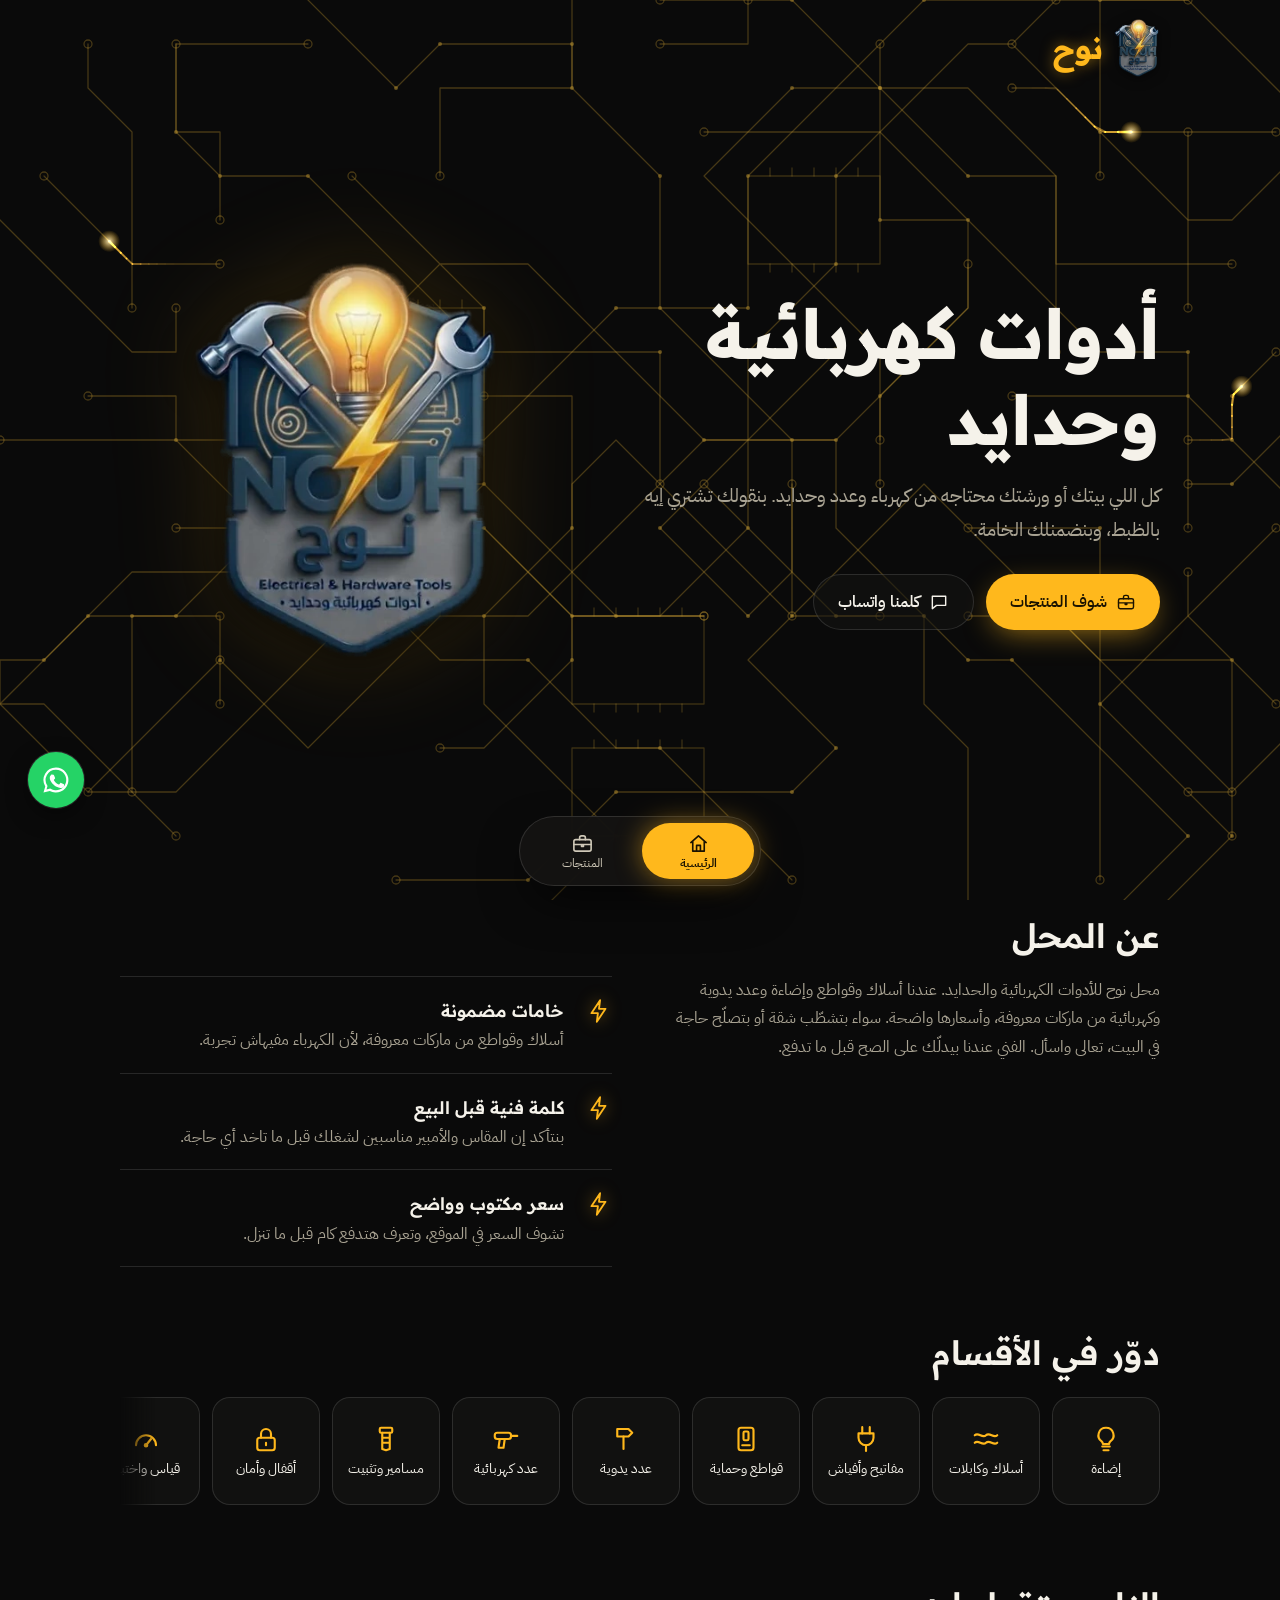
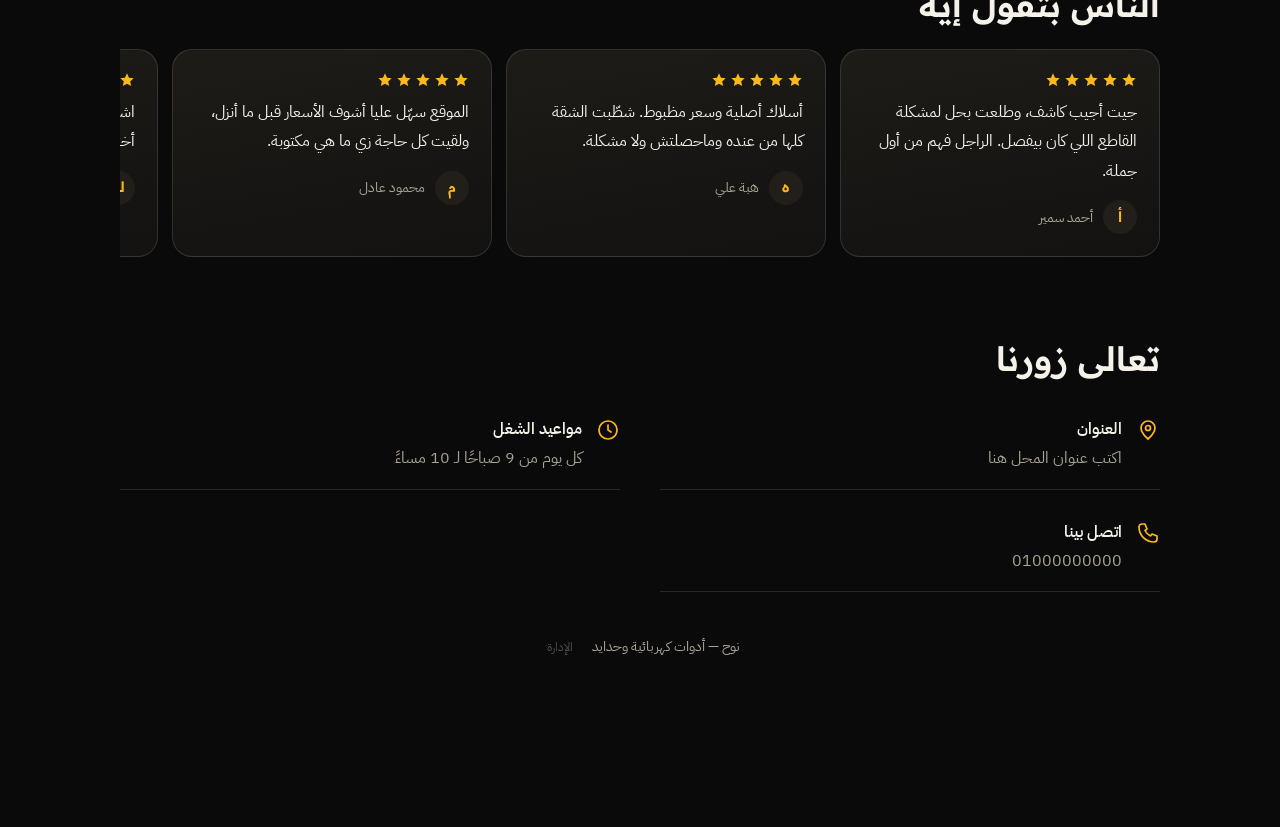
==== index.html @ def2ce3f "Discreet admin link in footer" ====
<!DOCTYPE html>
<html lang="ar" dir="rtl">
<head>
<meta charset="utf-8">
<meta name="viewport" content="width=device-width, initial-scale=1, viewport-fit=cover">
<meta name="theme-color" content="#0a0a0a">
<title>نوح — أدوات كهربائية وحدايد</title>
<meta name="description" content="نوح: أدوات كهربائية وحدايد. أسلاك وقواطع وإضاءة وعدد يدوية وكهربائية بأسعار واضحة. شوف المنتجات واسأل على واتساب.">
<link rel="canonical" href="https://noah-shop.pages.dev/">
<meta property="og:type" content="website">
<meta property="og:locale" content="ar_EG">
<meta property="og:site_name" content="نوح">
<meta property="og:title" content="نوح — أدوات كهربائية وحدايد">
<meta property="og:description" content="أسلاك وقواطع وإضاءة وعدد يدوية وكهربائية بأسعار واضحة. اسأل على واتساب.">
<meta property="og:url" content="https://noah-shop.pages.dev/">
<meta property="og:image:width" content="1200">
<meta property="og:image:height" content="630">
<meta property="og:image" content="https://noah-shop.pages.dev/assets/og-image.png">
<meta name="twitter:card" content="summary_large_image">
<link rel="manifest" href="manifest.webmanifest">
<link rel="apple-touch-icon" href="assets/icon-180.png">
<link rel="icon" href="data:image/svg+xml,%3Csvg xmlns='http://www.w3.org/2000/svg' viewBox='0 0 32 32'%3E%3Crect width='32' height='32' rx='8' fill='%230a0a0a'/%3E%3Cpath d='M18 3 8 18h7l-2 11 11-16h-7z' fill='%23ffb81c'/%3E%3C/svg%3E">
<link rel="preconnect" href="https://fonts.googleapis.com">
<link rel="preconnect" href="https://fonts.gstatic.com" crossorigin>
<link href="https://fonts.googleapis.com/css2?family=IBM+Plex+Sans+Arabic:wght@400;500;600&family=Readex+Pro:wght@400;600;700&display=swap" rel="stylesheet">
<link rel="stylesheet" href="assets/style.css">
</head>
<body>
<noscript><div style="position:relative;z-index:5;padding:28px 20px;text-align:center;font-family:Tahoma,sans-serif;line-height:2;background:#151413;color:#f5f2ea">
<h1>نوح — أدوات كهربائية وحدايد</h1>
<p>الموقع محتاج تفعيل JavaScript عشان يعرض المنتجات. فعّله من إعدادات المتصفح، أو كلمنا مباشرة وهنرد عليك.</p>
<p><a style="color:#ffb81c" href="https://wa.me/201000000000">واتساب</a> · <a style="color:#ffb81c" href="tel:01000000000">01000000000</a> <!-- ✏️ غيّر الرقمين هنا زي assets/config.js --></p>
</div></noscript>
<canvas id="bg" aria-hidden="true"></canvas>

<main>
<!-- ===================== الرئيسية ===================== -->
<section class="view active" id="view-home" aria-label="الرئيسية">
  <header class="topbar">
    <a class="brand" href="#home" data-go="home" aria-label="نوح للأدوات الكهربائية والحدايد">
      <img id="logoMain" src="assets/logo.webp" alt="شعار نوح">
      <span class="brand-name">نوح</span>
    </a>
  </header>

  <div class="hero">
    <div class="hero-text">
      <h1 class="hero-title">أدوات كهربائية وحدايد</h1>
      <p class="lead">كل اللي بيتك أو ورشتك محتاجه من كهرباء وعدد وحدايد. بنقولك تشتري إيه بالظبط، وبنضمنلك الخامة.</p>
      <div class="cta-row">
        <button class="btn primary" data-go="products"><svg class="i" viewBox="0 0 24 24" data-icon="toolbox"></svg>شوف المنتجات</button>
        <a class="btn ghost" id="waHero" target="_blank" rel="noopener"><svg class="i" viewBox="0 0 24 24" data-icon="chat"></svg>كلمنا واتساب</a>
      </div>
    </div>
    <img class="hero-logo" data-logo alt="" aria-hidden="true">
  </div>

  <div class="sec" id="about">
    <h2>عن المحل</h2>
    <div class="about">
      <p><!-- ✏️ عدّل النص ده بكلام صاحبك --> محل نوح للأدوات الكهربائية والحدايد. عندنا أسلاك وقواطع وإضاءة وعدد يدوية وكهربائية من ماركات معروفة، وأسعارها واضحة. سواء بتشطّب شقة أو بتصلّح حاجة في البيت، تعالى واسأل. الفني عندنا بيدلّك على الصح قبل ما تدفع.</p>
      <ul class="why">
        <li><svg class="i" viewBox="0 0 24 24" data-icon="bolt"></svg><div><b>خامات مضمونة</b><span>أسلاك وقواطع من ماركات معروفة، لأن الكهرباء مفيهاش تجربة.</span></div></li>
        <li><svg class="i" viewBox="0 0 24 24" data-icon="bolt"></svg><div><b>كلمة فنية قبل البيع</b><span>بنتأكد إن المقاس والأمبير مناسبين لشغلك قبل ما تاخد أي حاجة.</span></div></li>
        <li><svg class="i" viewBox="0 0 24 24" data-icon="bolt"></svg><div><b>سعر مكتوب وواضح</b><span>تشوف السعر في الموقع، وتعرف هتدفع كام قبل ما تنزل.</span></div></li>
      </ul>
    </div>
  </div>

  <div class="sec">
    <h2>دوّر في الأقسام</h2>
    <div class="tiles" id="homeTiles"></div>
  </div>

  <div class="sec">
    <h2>الناس بتقول إيه</h2>
    <!-- ✏️ آراء تجريبية: استبدلها بآراء عملاء حقيقيين -->
    <div class="reviews">
      <article class="rev"><div class="stars" data-stars></div><p>جيت أجيب كاشف، وطلعت بحل لمشكلة القاطع اللي كان بيفصل. الراجل فهم من أول جملة.</p><footer><i>أ</i>أحمد سمير</footer></article>
      <article class="rev"><div class="stars" data-stars></div><p>أسلاك أصلية وسعر مظبوط. شطّبت الشقة كلها من عنده وماحصلتش ولا مشكلة.</p><footer><i>ه</i>هبة علي</footer></article>
      <article class="rev"><div class="stars" data-stars></div><p>الموقع سهّل عليا أشوف الأسعار قبل ما أنزل، ولقيت كل حاجة زي ما هي مكتوبة.</p><footer><i>م</i>محمود عادل</footer></article>
      <article class="rev"><div class="stars" data-stars></div><p>اشتريت دريل وطقم مفكات، واتشرحلي إزاي أختار المقاس الصح للحفر.</p><footer><i>ك</i>كريم حسن</footer></article>
    </div>
  </div>

  <div class="sec" id="contact">
    <h2>تعالى زورنا</h2>
    <div class="contact">
      <div class="crow"><svg class="i" viewBox="0 0 24 24" data-icon="pin"></svg><div><b>العنوان</b><span id="cAddr"></span></div></div>
      <div class="crow"><svg class="i" viewBox="0 0 24 24" data-icon="clock"></svg><div><b>مواعيد الشغل</b><span id="cHours"></span></div></div>
      <div class="crow"><svg class="i" viewBox="0 0 24 24" data-icon="phone"></svg><div><b>اتصل بينا</b><a id="cPhone"></a></div></div>
    </div>
    <footer class="foot">نوح — أدوات كهربائية وحدايد <a class="adm" href="/admin/" rel="nofollow">الإدارة</a></footer>
  </div>
</section>

<!-- ===================== المنتجات ===================== -->
<section class="view" id="view-products" aria-label="المنتجات">
  <div class="p-top">
    <div class="p-head"><h1 class="sr">المنتجات</h1><a class="brand mini" href="#home" data-go="home" aria-label="نوح، الرئيسية"><img data-logo alt="شعار نوح"><span class="brand-name">نوح</span></a><span id="count" aria-live="polite"></span></div>
    <div class="search" id="searchBox">
      <svg class="i" viewBox="0 0 24 24" data-icon="search"></svg>
      <input id="q" type="search" autocomplete="off" autocapitalize="off" spellcheck="false" enterkeyhint="search" aria-label="ابحث في المنتجات" placeholder="">
      <button class="ibtn" id="mic" hidden aria-label="بحث بالصوت"><svg class="i" viewBox="0 0 24 24" data-icon="mic"></svg></button>
      <button class="ibtn" id="clearQ" hidden aria-label="مسح البحث"><svg class="i" viewBox="0 0 24 24" data-icon="x"></svg></button>
      <button class="ibtn" id="filterBtn" aria-label="فلاتر" aria-expanded="false"><svg class="i" viewBox="0 0 24 24" data-icon="sliders"></svg><span class="badge" id="fBadge" hidden>0</span></button>
      <div class="sugg" id="sugg" hidden></div>
    </div>
    <div class="smart" id="smart" hidden></div>
    <div class="panel" id="panel" hidden>
      <div><h3>السعر (ج.م)</h3>
        <div class="prow"><input class="num" id="pMin" aria-label="السعر من" type="number" inputmode="numeric" min="0" placeholder="من"><input class="num" id="pMax" aria-label="السعر إلى" type="number" inputmode="numeric" min="0" placeholder="إلى"></div>
        <div class="wrap" style="margin-top:10px" id="presets"></div></div>
      <div><h3>الماركة</h3><div class="wrap" id="brands"></div></div>
      <label class="switch"><input type="checkbox" id="stockOnly"><i></i><span>المتوفر فقط</span></label>
      <div><h3>الترتيب</h3><select class="sel" id="sort" aria-label="ترتيب المنتجات"><option value="rel">الأنسب</option><option value="asc">الأرخص أولًا</option><option value="desc">الأغلى أولًا</option><option value="disc">أكبر خصم</option></select></div>
      <button class="clear" id="resetAll">مسح كل الفلاتر</button>
    </div>
    <div class="cats" id="cats" role="group" aria-label="الأقسام"></div>
  </div>
  <p class="notice" id="notice" hidden></p>
  <div class="grid" id="grid"></div>
  <nav class="pager" id="pager" aria-label="صفحات المنتجات" hidden></nav>
</section>
</main>

<a class="wa-fab" id="waFab" target="_blank" rel="noopener" aria-label="كلمنا على واتساب"><svg viewBox="0 0 24 24" aria-hidden="true"><path d="M12 2a10 10 0 0 0-8.600 15.100L2 22l5-1.300A10 10 0 1 0 12 2zm0 1.800a8.200 8.200 0 1 1-4.300 15.200l-.3-.2-3 .8.8-2.900-.2-.3A8.200 8.200 0 0 1 12 3.800zM8.700 7.600c-.2 0-.5.100-.7.400-.3.300-1 1-1 2.400s1 2.700 1.100 2.900c.1.200 2 3.100 4.900 4.300 2.400 1 2.900.8 3.400.7.500-.1 1.700-.7 1.900-1.400.2-.7.200-1.200.2-1.400-.1-.1-.3-.2-.6-.3l-1.800-.9c-.2-.1-.4-.1-.6.100l-.8 1c-.1.200-.3.200-.6.100-.3-.1-1.200-.4-2.200-1.400-.8-.7-1.400-1.600-1.500-1.900-.2-.3 0-.4.100-.6l.4-.5.3-.4c.1-.2.100-.3 0-.5l-.8-2c-.2-.5-.4-.5-.6-.5z"/></svg></a>
<nav class="dock" id="dock" aria-label="التنقل الرئيسي">
  <span class="pill" id="pill"></span>
  <button class="on" data-go="home" aria-label="الرئيسية"><svg class="i" viewBox="0 0 24 24" data-icon="home"></svg><span>الرئيسية</span></button>
  <button data-go="products" aria-label="المنتجات"><svg class="i" viewBox="0 0 24 24" data-icon="toolbox"></svg><span>المنتجات</span></button>
</nav>

<div class="scrim" id="scrim" hidden></div>

<!-- =============== 1) البيانات + منطق البحث الذكي (من غير DOM) =============== -->


<!-- =============== 2) الواجهة والحركة =============== -->
<script src="assets/config.js"></script>
<script src="assets/products.seed.js"></script>
<script src="assets/search.js"></script>
<script src="assets/background.js"></script>
<script src="assets/app.js"></script>
</body>
</html>
---- assets/style.css ----
:root{
  --ink:#0a0a0a;      /* الخلفية */
  --deep:#151413;
  --slate:#221f1a;
  --steel:#8a6a22;    /* خطوط الدوائر */
  --mist:#cfc8b8;
  --bulb:#ffb81c;     /* لون اللمبة */
  --spark:#ffe27a;
  --text:#f5f2ea;
  --muted:#a9a393;
  --ok:#58d68d;
  --bad:#ff7a6b;
  --line:rgba(255,255,255,.12);
  --display:'Readex Pro','IBM Plex Sans Arabic',Tahoma,sans-serif;
  --body:'IBM Plex Sans Arabic','Segoe UI',Tahoma,sans-serif;
}
*{box-sizing:border-box;margin:0;padding:0}
[hidden]{display:none!important}
html{-webkit-text-size-adjust:100%;scroll-behavior:auto}
body{font-family:var(--body);background:var(--ink);color:var(--text);line-height:1.8;font-size:16px;min-height:100vh;overflow-x:hidden}
button,input,select{font:inherit;color:inherit}
button{cursor:pointer;background:none;border:0}
a{color:inherit;text-decoration:none}
:focus-visible{outline:2px solid var(--bulb);outline-offset:3px;border-radius:8px}
svg.i{width:1.25em;height:1.25em;flex:none;fill:none;stroke:currentColor;stroke-width:1.7;stroke-linecap:round;stroke-linejoin:round}

#bg{position:fixed;inset:0;width:100%;height:100%;z-index:0;pointer-events:none}
main{position:relative;z-index:1}
.view{display:none;max-width:1080px;margin:0 auto;padding:0 20px 150px}
.view.active{display:block;animation:fade .3s ease both}
@keyframes fade{from{opacity:0}to{opacity:1}}

/* ---------- أزرار ---------- */
.btn{display:inline-flex;align-items:center;gap:.55em;padding:.8em 1.5em;border-radius:999px;font-weight:600;font-size:1rem;transition:transform .15s, background .2s, box-shadow .2s;white-space:nowrap}
.btn.primary{background:var(--bulb);color:#1a1200;box-shadow:0 8px 30px -8px rgba(255,184,28,.65)}
.btn.primary:hover{background:var(--spark)}
.btn.ghost{border:1px solid var(--line);background:rgba(21,20,19,.55);backdrop-filter:blur(6px)}
.btn.ghost:hover{border-color:var(--bulb);color:var(--spark)}
.btn:active{transform:scale(.97)}

/* ---------- الرئيسية: الهيرو ---------- */
.hero{min-height:calc(100svh - 120px);display:grid;align-content:center;padding:24px 0 40px}
.hero-text{text-align:start;max-width:640px}
.hero-title{font-family:var(--display);font-weight:700;font-size:clamp(2.3rem,9.5vw,4.2rem);line-height:1.25;animation:switchB 1.4s steps(1,end) both}
.topbar{display:flex;align-items:center;padding-top:18px}
.brand{display:inline-flex;align-items:center;gap:10px;-webkit-tap-highlight-color:transparent}
.brand img{height:60px;width:auto;display:block;filter:drop-shadow(0 2px 6px rgba(0,0,0,.55))}
.brand.mini img{height:44px}
.brand.mini .brand-name{font-size:1.45rem}
.sr{position:absolute;width:1px;height:1px;overflow:hidden;clip:rect(0 0 0 0);white-space:nowrap}
.brand-name{font-family:var(--display);font-weight:700;font-size:1.9rem;line-height:1;color:var(--bulb);text-shadow:0 0 14px rgba(255,184,28,.5);animation:switchB 1.4s steps(1,end) both}
.lead{max-width:34em;margin:16px 0 26px;color:var(--muted);font-size:1.05rem}
.cta-row{display:flex;gap:12px;justify-content:flex-start;flex-wrap:wrap}
@keyframes switchOn{0%{opacity:.1}20%{opacity:1}30%{opacity:.15}36%{opacity:.9}42%{opacity:.25}50%{opacity:1}100%{opacity:1}}
@keyframes switchB{0%{filter:brightness(.28)}20%{filter:brightness(1.1)}30%{filter:brightness(.3)}36%{filter:brightness(1)}42%{filter:brightness(.4)}50%{filter:brightness(1.05)}100%{filter:brightness(1)}}

/* ---------- أقسام الرئيسية ---------- */
.sec{padding:56px 0 8px}
.sec h2{font-family:var(--display);font-weight:600;font-size:clamp(1.6rem,5vw,2.1rem);line-height:1.3;margin-bottom:18px}
.about{display:grid;gap:28px}
.about p{color:var(--muted);max-width:36em}
.why{list-style:none;border-top:1px solid var(--line)}
.why li{display:grid;grid-template-columns:34px 1fr;gap:14px;padding:18px 0;border-bottom:1px solid var(--line)}
.why svg{width:26px;height:26px;color:var(--bulb);margin-top:3px;filter:drop-shadow(0 0 8px rgba(255,184,28,.5))}
.why b{display:block;font-family:var(--display);font-weight:600;font-size:1.08rem}
.why span{color:var(--muted);font-size:.97rem}

.tiles{display:flex;gap:12px;overflow-x:auto;padding:4px 2px 14px;scroll-snap-type:x proximity;scrollbar-width:none}
.tiles::-webkit-scrollbar{display:none}
.tile-btn{flex:none;width:108px;height:108px;scroll-snap-align:start;border:1px solid var(--line);border-radius:18px;background:rgba(21,20,19,.7);backdrop-filter:blur(4px);display:grid;place-items:center;align-content:center;gap:6px;padding:8px;text-align:center;font-size:.86rem;line-height:1.35;transition:border-color .2s,transform .15s,color .2s}
.tile-btn svg{width:30px;height:30px;color:var(--bulb)}
.tile-btn:hover{border-color:var(--bulb);color:var(--spark)}
.tile-btn:active{transform:scale(.96)}

.reviews{display:flex;gap:14px;overflow-x:auto;scroll-snap-type:x mandatory;padding:4px 2px 16px;scrollbar-width:none}
.reviews::-webkit-scrollbar{display:none}
.rev{flex:none;width:min(82vw,320px);scroll-snap-align:start;border-radius:20px;padding:22px;background:linear-gradient(170deg,rgba(34,31,26,.85),rgba(21,20,19,.85));border:1px solid var(--line)}
.stars{display:flex;gap:3px;color:var(--bulb);margin-bottom:10px}
.stars svg{width:16px;height:16px;fill:currentColor}
.rev p{font-size:1rem;line-height:1.85}
.rev footer{margin-top:14px;color:var(--muted);font-size:.9rem;display:flex;align-items:center;gap:10px}
.rev footer i{width:34px;height:34px;border-radius:50%;background:var(--slate);display:grid;place-items:center;font-style:normal;color:var(--bulb);font-family:var(--display);font-weight:600}

.contact{display:grid;gap:12px;margin-top:6px}
.crow{display:flex;gap:14px;align-items:flex-start;padding:16px 0;border-bottom:1px solid var(--line)}
.crow svg{color:var(--bulb);width:24px;height:24px;margin-top:3px}
.crow b{display:block;font-weight:600}
.crow span{color:var(--muted)}
footer.foot{padding:36px 0 0;color:var(--muted);font-size:.88rem;text-align:center}

/* ---------- المنتجات ---------- */
.p-top{position:sticky;top:0;z-index:30;margin:0 -20px;padding:14px 20px 10px;background:rgba(10,10,10,.84);backdrop-filter:blur(14px);-webkit-backdrop-filter:blur(14px);border-bottom:1px solid var(--line)}
.p-head{display:flex;align-items:baseline;justify-content:space-between;gap:12px;margin-bottom:10px}
.p-head h1{font-family:var(--display);font-weight:700;font-size:1.5rem}
#count{color:var(--muted);font-size:.92rem}
.search{position:relative;display:flex;align-items:center;gap:6px;height:52px;padding:0 14px;border-radius:16px;background:var(--deep);border:1px solid var(--line);transition:border-color .2s,box-shadow .2s}
.search:focus-within{border-color:var(--bulb);box-shadow:0 0 0 4px rgba(255,184,28,.14)}
.search>svg{color:var(--mist)}
.search input{flex:1;min-width:0;height:100%;background:none;border:0;outline:0;font-size:1rem}
.search input::placeholder{color:#7d786c}
.search input::-webkit-search-cancel-button{display:none}
.ibtn{width:38px;height:38px;border-radius:12px;display:grid;place-items:center;color:var(--mist);position:relative;transition:background .2s,color .2s}
.ibtn:hover{background:rgba(255,255,255,.06);color:var(--text)}
.ibtn.rec{color:#fff;background:var(--bad);animation:pulse 1s infinite}
.ibtn.on{color:var(--bulb)}
.badge{position:absolute;top:2px;inset-inline-start:2px;min-width:17px;height:17px;border-radius:9px;background:var(--bulb);color:#1a1200;font-size:.7rem;font-weight:700;display:grid;place-items:center;padding:0 4px;line-height:1}
@keyframes pulse{50%{box-shadow:0 0 0 6px rgba(255,122,107,.25)}}
.sugg{position:absolute;top:calc(100% + 8px);inset-inline:0;background:#1a1816;border:1px solid var(--line);border-radius:16px;box-shadow:0 24px 60px -10px rgba(0,0,0,.7);padding:8px;max-height:60vh;overflow:auto;z-index:40}
.sg-h{color:var(--muted);font-size:.85rem;padding:6px 8px}
.sg-chips{display:flex;flex-wrap:wrap;gap:8px;padding:4px 6px 8px}
.chip{display:inline-flex;align-items:center;gap:6px;padding:.38em .95em;border-radius:999px;border:1px solid var(--line);background:rgba(255,255,255,.03);font-size:.92rem;transition:border-color .2s,background .2s,color .2s;white-space:nowrap}
.chip:hover{border-color:var(--bulb)}
.chip.on{background:var(--bulb);border-color:var(--bulb);color:#1a1200;font-weight:600}
.chip svg{width:1.1em;height:1.1em}
.chip small{opacity:.65;font-size:.8em}
.chip.dim{opacity:.4}
.sg-item{display:flex;align-items:center;gap:12px;width:100%;padding:10px;border-radius:12px;text-align:start}
.sg-item:hover,.sg-item:focus-visible{background:rgba(255,255,255,.06)}
.sg-item svg{width:26px;height:26px;color:var(--bulb)}
.sg-item div{flex:1;min-width:0}
.sg-item b{display:block;font-weight:500;font-size:.97rem;line-height:1.5}
.sg-item small{color:var(--muted)}
.sg-item em{font-style:normal;font-weight:600;color:var(--spark);white-space:nowrap}
mark{background:rgba(255,184,28,.28);color:var(--spark);border-radius:4px;padding:0 2px}

.smart{display:flex;flex-wrap:wrap;gap:8px;align-items:center;margin-top:10px;font-size:.88rem;color:var(--muted)}
.smart .chip{background:rgba(255,184,28,.1);border-color:rgba(255,184,28,.4);color:var(--spark)}
.panel{margin-top:10px;padding:14px;border:1px solid var(--line);border-radius:16px;background:rgba(21,20,19,.9);display:grid;gap:16px;max-height:55vh;overflow:auto}
.panel h3{font-size:.92rem;font-weight:600;color:var(--mist);margin-bottom:8px}
.prow{display:flex;gap:10px;align-items:center;flex-wrap:wrap}
.num{width:110px;height:42px;border-radius:12px;background:var(--ink);border:1px solid var(--line);padding:0 12px;outline:0}
.num:focus{border-color:var(--bulb)}
.wrap{display:flex;flex-wrap:wrap;gap:8px}
.switch{display:flex;align-items:center;gap:12px;cursor:pointer;user-select:none}
.switch input{position:absolute;opacity:0}
.switch i{width:46px;height:26px;border-radius:13px;background:var(--ink);border:1px solid var(--line);position:relative;transition:background .2s;flex:none}
.switch i::after{content:"";position:absolute;top:3px;inset-inline-start:3px;width:18px;height:18px;border-radius:50%;background:var(--mist);transition:transform .2s,background .2s}
.switch input:checked+i{background:rgba(255,184,28,.25);border-color:var(--bulb)}
.switch input:checked+i::after{background:var(--bulb);transform:translateX(-20px)}
.switch input:focus-visible+i{outline:2px solid var(--bulb);outline-offset:3px}
select.sel{height:42px;border-radius:12px;background:var(--ink);border:1px solid var(--line);padding:0 12px;outline:0;min-width:160px}
.clear{color:var(--spark);font-size:.92rem;justify-self:start;text-decoration:underline;text-underline-offset:4px}

.cats{display:flex;gap:8px;overflow-x:auto;padding:12px 0 2px;scrollbar-width:none}
.cats::-webkit-scrollbar{display:none}
.notice{margin:16px 0 0;color:var(--muted);font-size:.95rem}
.grid{display:grid;grid-template-columns:repeat(2,1fr);gap:12px;margin-top:16px}
.card{border-radius:18px;overflow:hidden;background:rgba(21,20,19,.82);border:1px solid var(--line);text-align:start;display:flex;flex-direction:column;transition:border-color .2s,transform .18s;animation:fade .25s ease both}
.card:hover{border-color:rgba(255,184,28,.5);transform:translateY(-3px)}
.card:active{transform:scale(.98)}
.tile{position:relative;aspect-ratio:5/4;display:grid;place-items:center;background:linear-gradient(160deg,#2a2518,#14120d);overflow:hidden}
.tile::before{content:"";position:absolute;inset:0;background-image:linear-gradient(rgba(190,150,50,.18) 1px,transparent 1px),linear-gradient(90deg,rgba(190,150,50,.18) 1px,transparent 1px);background-size:20px 20px;-webkit-mask-image:radial-gradient(circle,#000 25%,transparent 72%);mask-image:radial-gradient(circle,#000 25%,transparent 72%)}
.tile svg{position:relative;width:44%;max-width:72px;height:auto;aspect-ratio:1;color:var(--bulb);stroke-width:1.4;filter:drop-shadow(0 0 12px rgba(255,184,28,.5))}
.off{position:absolute;top:10px;inset-inline-start:10px;background:var(--bulb);color:#1a1200;font-weight:700;font-size:.78rem;padding:1px 9px;border-radius:999px}
.info{padding:12px 14px 14px;display:flex;flex-direction:column;gap:4px;flex:1}
.info h3{font-size:.98rem;font-weight:500;line-height:1.55}
.meta{display:flex;gap:10px;flex-wrap:wrap;font-size:.82rem;color:var(--muted);line-height:1.4}
.meta b{color:var(--mist);font-weight:600}
.price{margin-top:auto;padding-top:8px;display:flex;align-items:baseline;gap:8px;flex-wrap:wrap}
.price strong{font-family:var(--display);font-weight:700;font-size:1.2rem}
.price strong small{font-family:var(--body);font-size:.75rem;font-weight:400;color:var(--muted);margin-inline-start:3px}
.price s{color:#857f72;font-size:.85rem}
.stock{margin-inline-start:auto;font-size:.78rem;display:inline-flex;align-items:center;gap:5px}
.stock::before{content:"";width:7px;height:7px;border-radius:50%;background:var(--ok);box-shadow:0 0 8px var(--ok)}
.stock.no{color:var(--muted)}
.stock.no::before{background:#7d786c;box-shadow:none}
.pager{display:flex;justify-content:center;align-items:center;gap:6px;margin-top:26px;flex-wrap:wrap}
.pg{min-width:42px;height:42px;padding:0 12px;border-radius:999px;border:1px solid var(--line);background:rgba(21,20,19,.8);display:inline-flex;align-items:center;justify-content:center;gap:4px;font-weight:600;transition:border-color .2s,background .2s}
.pg:hover:not(:disabled){border-color:var(--bulb)}
.pg.on{background:var(--bulb);border-color:var(--bulb);color:#1a1200}
.pg:disabled{opacity:.35;cursor:default}
.pg svg{width:1.1em;height:1.1em}
.gap{color:var(--muted);padding:0 4px}
.empty{grid-column:1/-1;text-align:center;padding:48px 12px;color:var(--muted)}
.empty svg{width:46px;height:46px;color:var(--steel);margin-bottom:10px}
.empty h3{color:var(--text);font-family:var(--display);font-weight:600;font-size:1.2rem;margin-bottom:6px}
.empty .wrap{justify-content:center;margin-top:14px}

/* ---------- نافذة تفاصيل المنتج ---------- */
.scrim{position:fixed;inset:0;z-index:80;background:rgba(5,10,18,.7);backdrop-filter:blur(4px);display:flex;align-items:flex-end;justify-content:center;animation:fade .2s}
.sheet{width:min(520px,100%);max-height:88vh;overflow:auto;background:var(--deep);border:1px solid var(--line);border-radius:26px 26px 0 0;animation:up .28s cubic-bezier(.2,.8,.2,1)}
@keyframes up{from{transform:translateY(40px);opacity:0}to{transform:none;opacity:1}}
.sheet .tile{aspect-ratio:16/9}
.sheet .tile svg{max-width:96px}
.sheet .body{padding:20px 22px 26px;display:grid;gap:10px}
.sheet h2{font-family:var(--display);font-weight:600;font-size:1.35rem;line-height:1.4}
.sheet .price strong{font-size:1.6rem}
.sheet p{color:var(--muted)}
.xbtn{position:absolute;top:12px;inset-inline-end:12px;z-index:2;background:rgba(10,10,10,.7)}
.sheet .btn{justify-content:center;margin-top:6px}
@media(min-width:620px){.scrim{align-items:center}.sheet{border-radius:26px}}

/* ---------- الشريط السفلي ---------- */
.dock{position:fixed;z-index:60;bottom:max(14px,env(safe-area-inset-bottom));left:50%;transform:translateX(-50%);display:flex;gap:4px;padding:6px;border-radius:999px;background:rgba(21,20,19,.88);backdrop-filter:blur(16px);-webkit-backdrop-filter:blur(16px);border:1px solid var(--line);box-shadow:0 20px 50px -12px rgba(0,0,0,.8)}
.dock button{position:relative;z-index:1;width:112px;height:56px;border-radius:999px;display:flex;flex-direction:column;align-items:center;justify-content:center;gap:1px;color:var(--mist);font-size:.74rem;line-height:1.2;transition:color .25s}
.dock button svg{width:23px;height:23px}
.dock button.on{color:#1a1200;font-weight:600}
.pill{position:absolute;top:6px;left:0;height:56px;border-radius:999px;background:var(--bulb);box-shadow:0 0 26px rgba(255,184,28,.5);transition:transform .35s cubic-bezier(.3,1.3,.5,1),width .3s}


@media(min-width:760px){
  .about{grid-template-columns:1fr 1fr;gap:56px;align-items:start}
  .grid{grid-template-columns:repeat(3,1fr);gap:16px}
  .contact{grid-template-columns:1fr 1fr;column-gap:40px}
}
@media(min-width:1000px){.grid{grid-template-columns:repeat(4,1fr)}}
/* ---- تحسينات: لمس 44px، تلميح السحب، واتساب عايم، هيرو ديسكتوب ---- */
.ibtn{width:44px;height:44px}
.brand{min-height:44px}
.chip{min-height:44px}
.pg{min-height:44px;min-width:44px}
.num,select.sel{min-height:44px}
.tiles,.cats{--fl:0;--fr:0;-webkit-mask-image:linear-gradient(to right,transparent 0,#000 calc(var(--fl)*36px),#000 calc(100% - var(--fr)*36px),transparent 100%);mask-image:linear-gradient(to right,transparent 0,#000 calc(var(--fl)*36px),#000 calc(100% - var(--fr)*36px),transparent 100%)}
.wa-fab{position:fixed;z-index:55;left:16px;bottom:calc(max(14px,env(safe-area-inset-bottom)) + 78px);width:56px;height:56px;border-radius:50%;display:grid;place-items:center;background:#25d366;color:#fff;box-shadow:0 8px 24px -4px rgba(0,0,0,.6),0 0 0 1px rgba(255,255,255,.15);transition:transform .15s}
.wa-fab:active{transform:scale(.94)}
.wa-fab svg{width:30px;height:30px;fill:currentColor}
.hero-logo{display:none}
@media(min-width:1000px){
  .hero{grid-template-columns:1.1fr .9fr;align-items:center;gap:40px}
  .hero-text{max-width:720px}
  .hero-title{font-size:clamp(3.6rem,5.4vw,5.2rem)}
  .lead{font-size:1.2rem}
  .hero-logo{display:block;justify-self:center;width:min(320px,26vw);height:auto;filter:drop-shadow(0 6px 18px rgba(0,0,0,.6)) drop-shadow(0 0 50px rgba(255,184,28,.18))}
  .wa-fab{left:28px}
}
@media(prefers-reduced-motion:reduce){
  *{animation:none!important;transition:none!important}
}

/* ---- صور المنتجات ---- */
.tile.has-img{padding:0;overflow:hidden;background:#111}
.tile.has-img>img{width:100%;height:100%;object-fit:cover;display:block}
.tile.has-img.big{aspect-ratio:4/3;height:auto}
.thumbs{display:flex;gap:8px;padding:10px 16px 0;overflow-x:auto}
.thumbs button{width:56px;height:56px;border-radius:10px;overflow:hidden;border:2px solid transparent;flex:none;opacity:.7}
.thumbs button.on{border-color:var(--bulb);opacity:1}
.thumbs img{width:100%;height:100%;object-fit:cover;display:block}

/* رابط الإدارة: صغير وخافت في الفوتر */
footer.foot .adm{display:inline-block;margin-inline-start:10px;padding:10px 6px;font-size:.72rem;opacity:.45;text-decoration:none;color:inherit}
footer.foot .adm:hover,footer.foot .adm:focus-visible{opacity:.9}
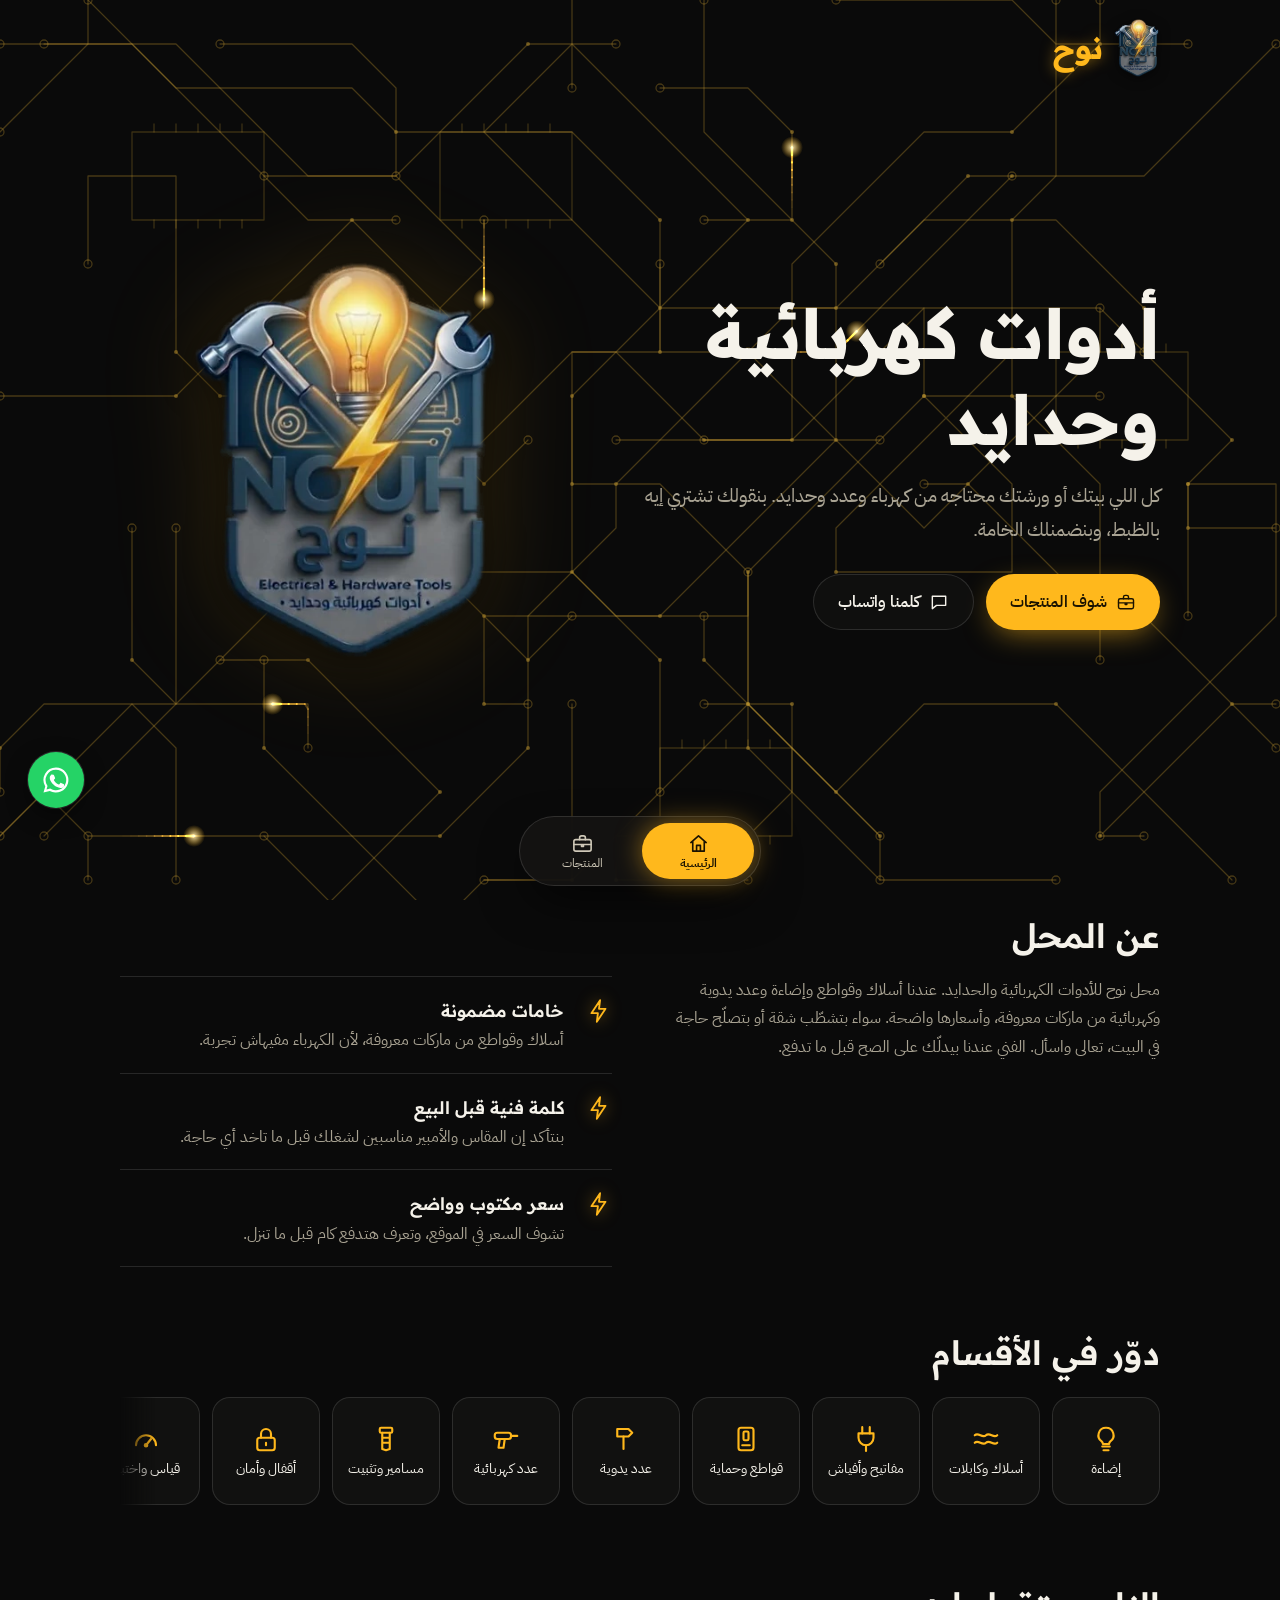
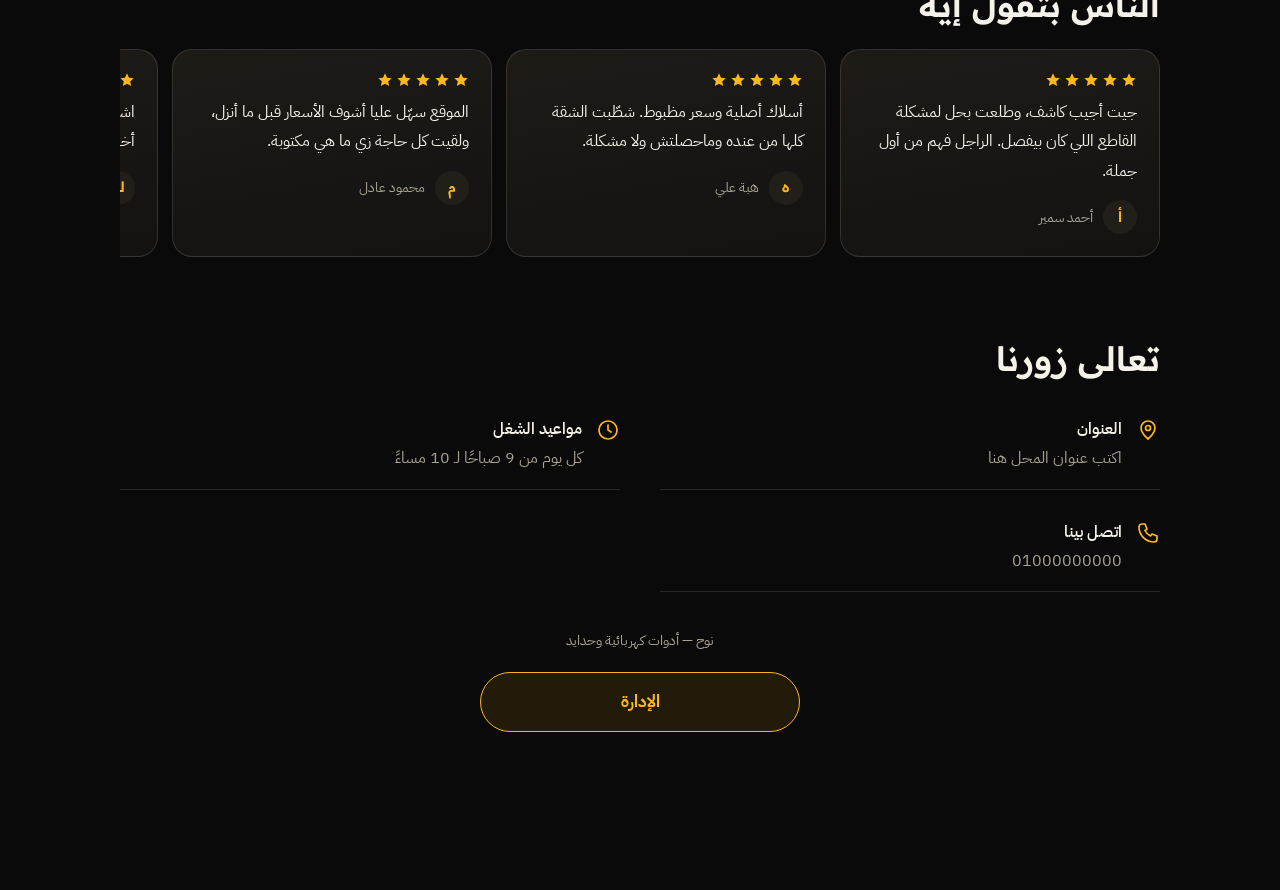
==== commit 1f1a6fa6: "Customer cart and orders (D1), admin orders tab, bigger admin button" ====
--- a/index.html
+++ b/index.html
@@ -142,5 +142,6 @@
 <script src="assets/search.js"></script>
 <script src="assets/background.js"></script>
 <script src="assets/app.js"></script>
+<script src="assets/cart.js"></script>
 </body>
 </html>
--- a/assets/style.css
+++ b/assets/style.css
@@ -237,5 +237,29 @@
 .thumbs img{width:100%;height:100%;object-fit:cover;display:block}
 
 /* رابط الإدارة: صغير وخافت في الفوتر */
-footer.foot .adm{display:inline-block;margin-inline-start:10px;padding:10px 6px;font-size:.72rem;opacity:.45;text-decoration:none;color:inherit}
-footer.foot .adm:hover,footer.foot .adm:focus-visible{opacity:.9}
+footer.foot .adm{display:flex;align-items:center;justify-content:center;width:min(100%,320px);min-height:52px;margin:18px auto 0;padding:14px 22px;font-size:1.05rem;font-weight:700;text-decoration:none;color:var(--bulb);background:rgba(255,184,28,.1);border:1.5px solid var(--bulb);border-radius:999px;touch-action:manipulation}
+footer.foot .adm:hover,footer.foot .adm:focus-visible,footer.foot .adm:active{background:var(--bulb);color:#1a1200}
+
+/* ===== السلة والطلبات ===== */
+.cart-bar{position:fixed;z-index:62;left:50%;transform:translateX(-50%);bottom:calc(max(14px,env(safe-area-inset-bottom)) + 76px);display:flex;align-items:center;gap:10px;padding:12px 20px;min-height:52px;border-radius:999px;background:var(--bulb);color:#1a1200;font-weight:600;box-shadow:0 10px 30px -8px rgba(255,184,28,.7)}
+.cart-bar[hidden]{display:none}
+.cart-bar .cb-n{background:#1a1200;color:var(--bulb);min-width:26px;height:26px;border-radius:99px;display:grid;place-items:center;font-size:.9rem}
+.add-cart{margin-top:6px}
+.c-head{display:flex;justify-content:space-between;align-items:center}
+.cl-list{list-style:none;margin:0;padding:0;display:grid;gap:10px}
+.cl{display:grid;grid-template-columns:1fr auto auto auto;gap:10px;align-items:center;padding:10px 0;border-bottom:1px solid var(--line)}
+.cl-i{display:grid;gap:2px;min-width:0}.cl-i b{font-weight:500;line-height:1.4}.cl-i small{color:var(--muted)}
+.cl em{font-style:normal;font-weight:600;min-width:52px;text-align:end}
+.qty{display:flex;align-items:center;gap:4px}
+.qty button,.cl .rm{width:40px;height:40px;border-radius:50%;border:1px solid var(--line);font-size:1.2rem;color:var(--text)}
+.qty span{min-width:24px;text-align:center}
+.cl .rm{border:0;color:var(--bad)}
+.c-total{display:flex;justify-content:space-between;align-items:center;padding:6px 0}
+.c-total strong{font-size:1.4rem;color:var(--bulb)}
+.o-form{display:grid;gap:10px}
+.o-form input,.o-form textarea{width:100%;padding:13px 14px;border-radius:14px;border:1px solid var(--line);background:var(--ink);color:var(--text);font:inherit}
+.o-form .hp{position:absolute;left:-9999px;width:1px;height:1px;opacity:0}
+.o-err{color:var(--bad)}.o-note{color:var(--muted);text-align:center}
+.ok-box{text-align:center}.ok-box h2{color:var(--ok)}
+.c-toast{position:fixed;z-index:90;left:50%;bottom:calc(max(14px,env(safe-area-inset-bottom)) + 140px);transform:translate(-50%,10px);background:var(--slate);border:1px solid var(--line);padding:10px 18px;border-radius:99px;opacity:0;pointer-events:none;transition:.2s}
+.c-toast.on{opacity:1;transform:translate(-50%,0)}
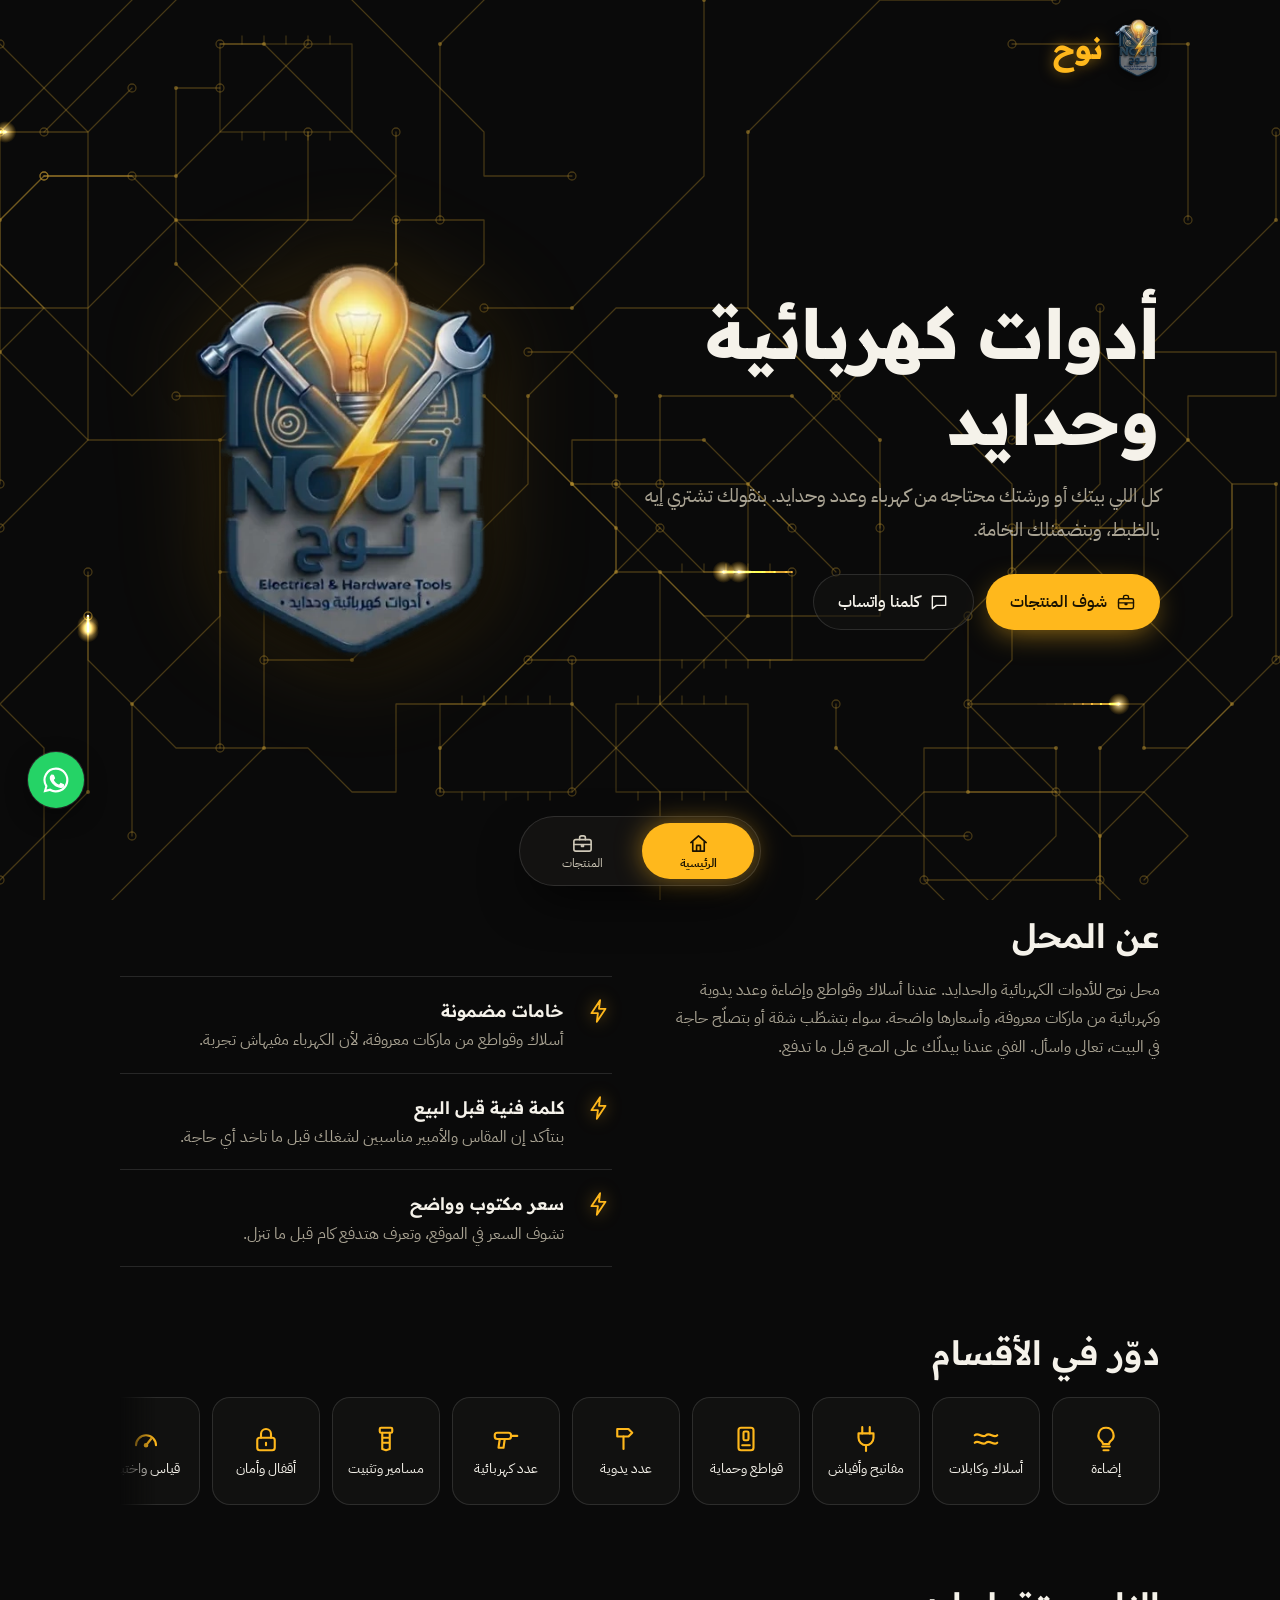
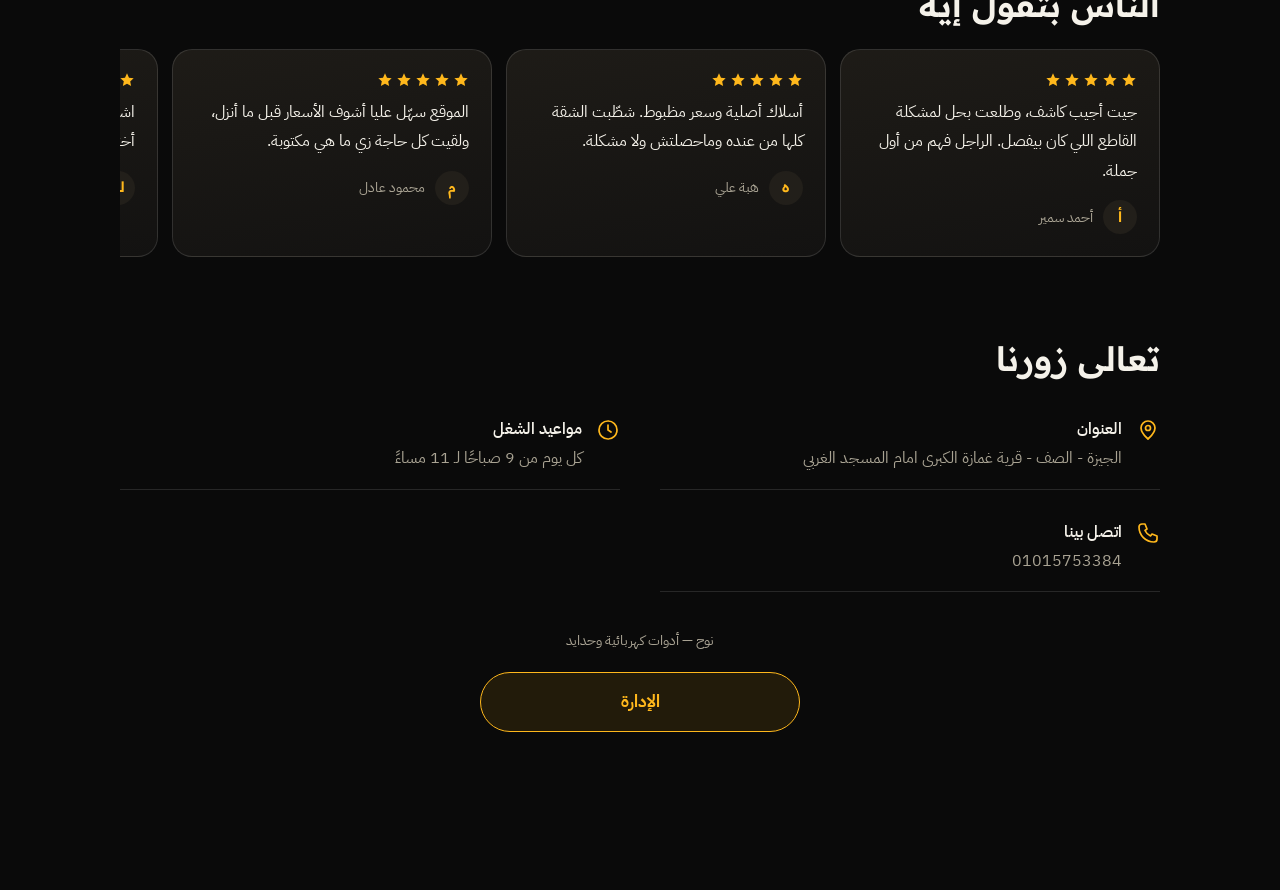
==== commit 66c29950: "Noah: real phone/WhatsApp/address/map as built-in defaults (no placeholder number before settings lo" ====
--- a/index.html
+++ b/index.html
@@ -29,7 +29,7 @@
 <noscript><div style="position:relative;z-index:5;padding:28px 20px;text-align:center;font-family:Tahoma,sans-serif;line-height:2;background:#151413;color:#f5f2ea">
 <h1>نوح — أدوات كهربائية وحدايد</h1>
 <p>الموقع محتاج تفعيل JavaScript عشان يعرض المنتجات. فعّله من إعدادات المتصفح، أو كلمنا مباشرة وهنرد عليك.</p>
-<p><a style="color:#ffb81c" href="https://wa.me/201000000000">واتساب</a> · <a style="color:#ffb81c" href="tel:01000000000">01000000000</a> <!-- ✏️ غيّر الرقمين هنا زي assets/config.js --></p>
+<p><a style="color:#ffb81c" href="https://wa.me/201119907829">واتساب</a> · <a style="color:#ffb81c" href="tel:01015753384">01015753384</a> <!-- ✏️ غيّر الرقمين هنا زي assets/config.js --></p>
 </div></noscript>
 <canvas id="bg" aria-hidden="true"></canvas>
 
--- a/assets/style.css
+++ b/assets/style.css
@@ -263,3 +263,4 @@
 .ok-box{text-align:center}.ok-box h2{color:var(--ok)}
 .c-toast{position:fixed;z-index:90;left:50%;bottom:calc(max(14px,env(safe-area-inset-bottom)) + 140px);transform:translate(-50%,10px);background:var(--slate);border:1px solid var(--line);padding:10px 18px;border-radius:99px;opacity:0;pointer-events:none;transition:.2s}
 .c-toast.on{opacity:1;transform:translate(-50%,0)}
+.o-rem{display:flex;gap:8px;align-items:center;color:var(--muted);min-height:44px}.o-rem input{width:22px;height:22px}
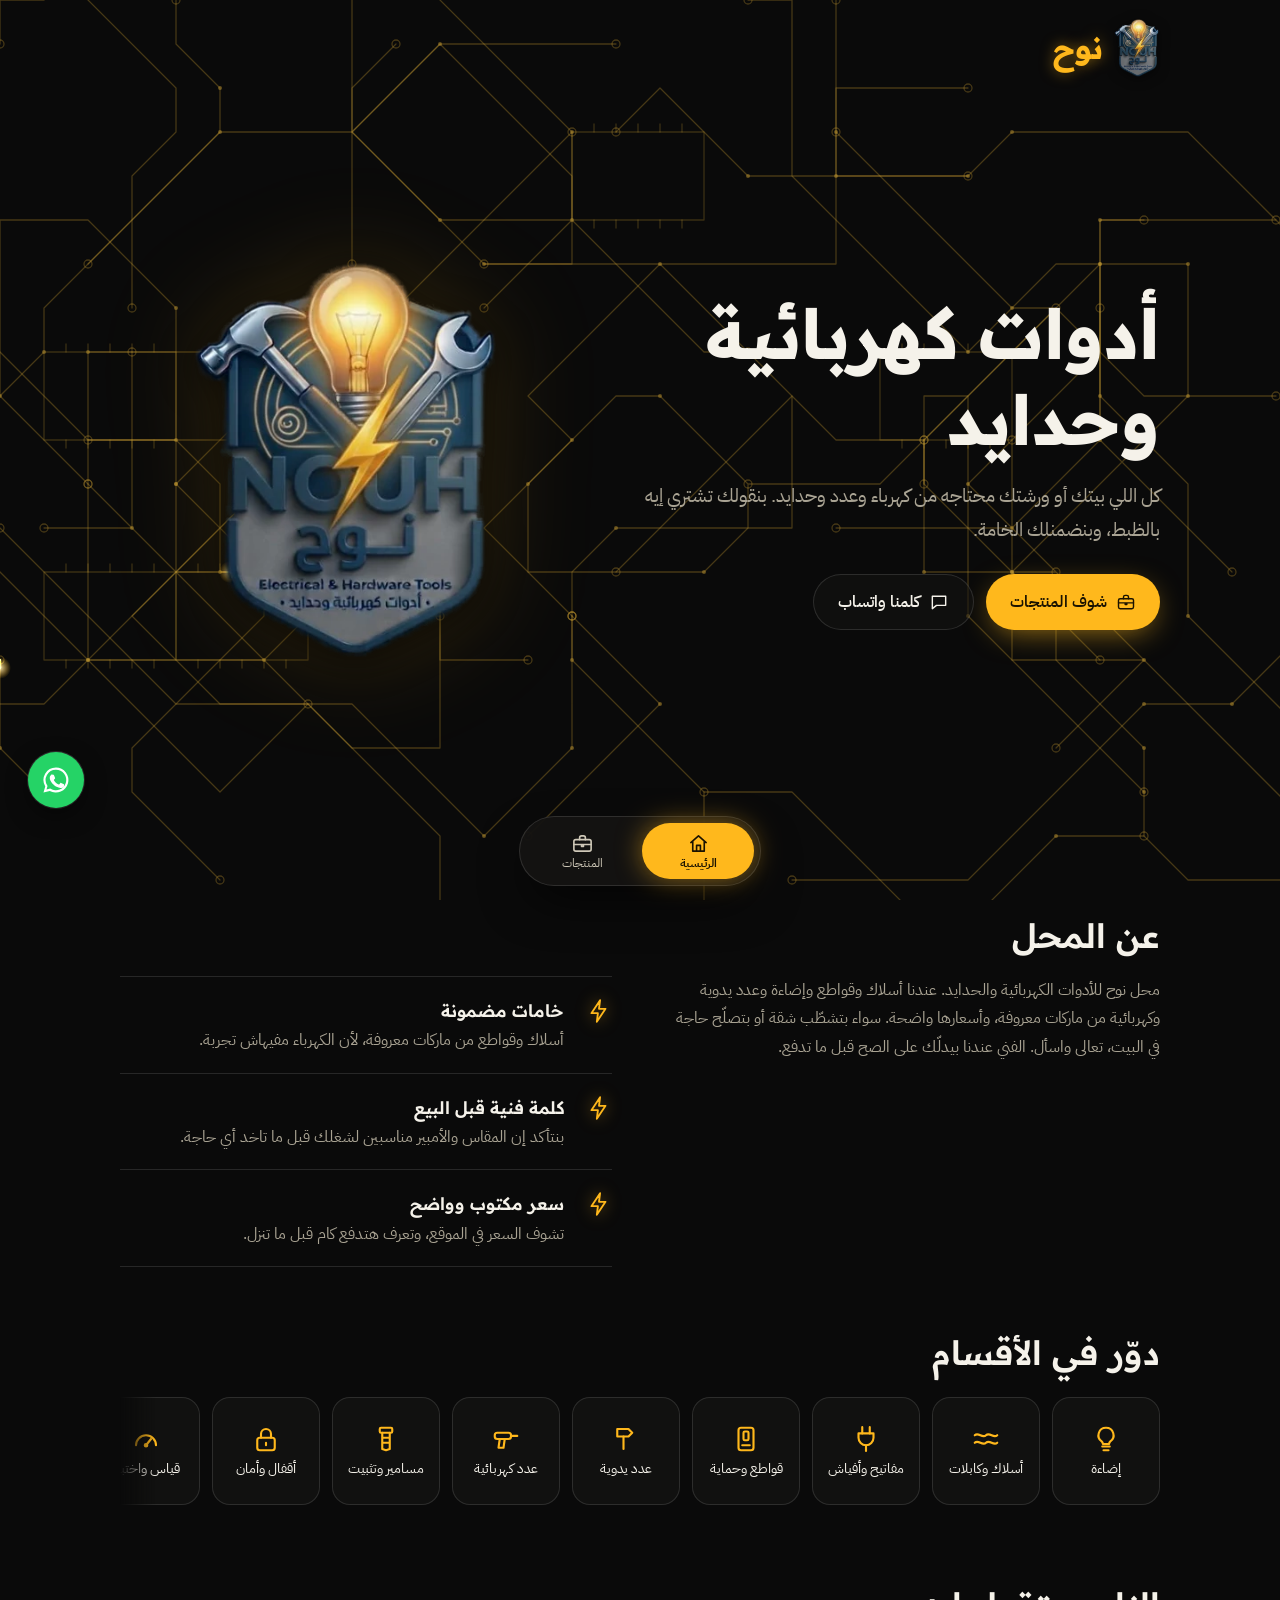
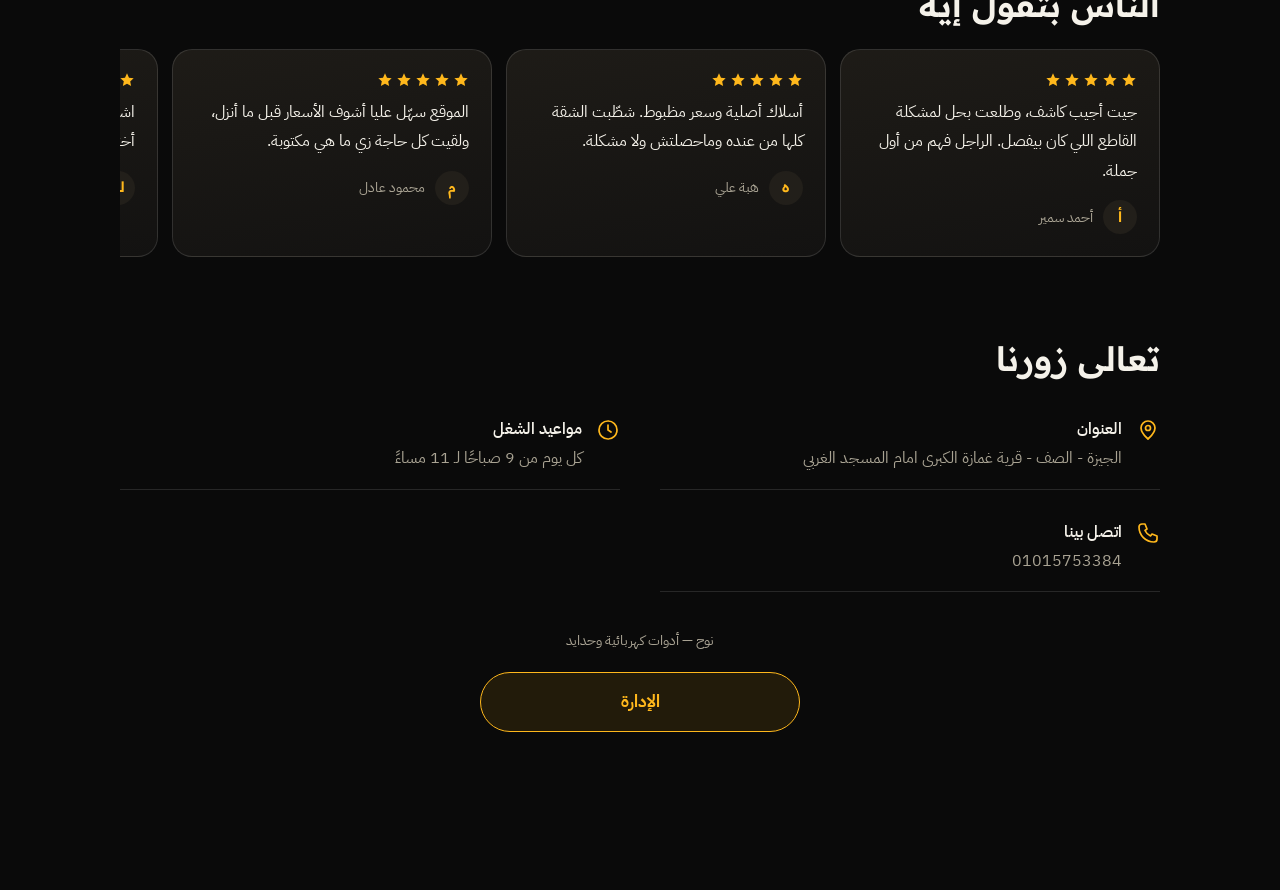
==== commit 4817dec2: "Price visibility (global + per product) and multi-product inquiry list" ====
--- a/index.html
+++ b/index.html
@@ -143,5 +143,6 @@
 <script src="assets/background.js"></script>
 <script src="assets/app.js"></script>
 <script src="assets/cart.js"></script>
+<script src="assets/inquiry.js"></script>
 </body>
 </html>
--- a/assets/style.css
+++ b/assets/style.css
@@ -264,3 +264,13 @@
 .c-toast{position:fixed;z-index:90;left:50%;bottom:calc(max(14px,env(safe-area-inset-bottom)) + 140px);transform:translate(-50%,10px);background:var(--slate);border:1px solid var(--line);padding:10px 18px;border-radius:99px;opacity:0;pointer-events:none;transition:.2s}
 .c-toast.on{opacity:1;transform:translate(-50%,0)}
 .o-rem{display:flex;gap:8px;align-items:center;color:var(--muted);min-height:44px}.o-rem input{width:22px;height:22px}
+
+/* ===== إخفاء الأسعار + قائمة الاستفسار ===== */
+.price strong.ask{font-size:.95rem;color:var(--bulb);font-weight:600}
+.sheet .price strong.ask{font-size:1.15rem}
+.inq-card{margin-top:8px;width:100%;min-height:40px;border-radius:12px;border:1px solid var(--line);background:rgba(255,184,28,.08);color:var(--bulb);font-weight:600;font-size:.85rem}
+.inq-bar{position:fixed;z-index:61;left:50%;transform:translateX(-50%);bottom:calc(max(14px,env(safe-area-inset-bottom)) + 76px);display:flex;align-items:center;gap:10px;padding:10px 18px;min-height:48px;border-radius:999px;background:var(--slate);color:var(--text);border:1px solid var(--bulb);font-weight:600;box-shadow:0 10px 30px -8px rgba(0,0,0,.7)}
+.inq-bar.above{bottom:calc(max(14px,env(safe-area-inset-bottom)) + 138px)}
+.inq-bar[hidden]{display:none}
+.inq-bar .cb-n{background:var(--bulb);color:#1a1200;min-width:26px;height:26px;border-radius:99px;display:grid;place-items:center;font-size:.9rem}
+.inq-add{border:1px solid var(--bulb);color:var(--bulb);background:transparent}
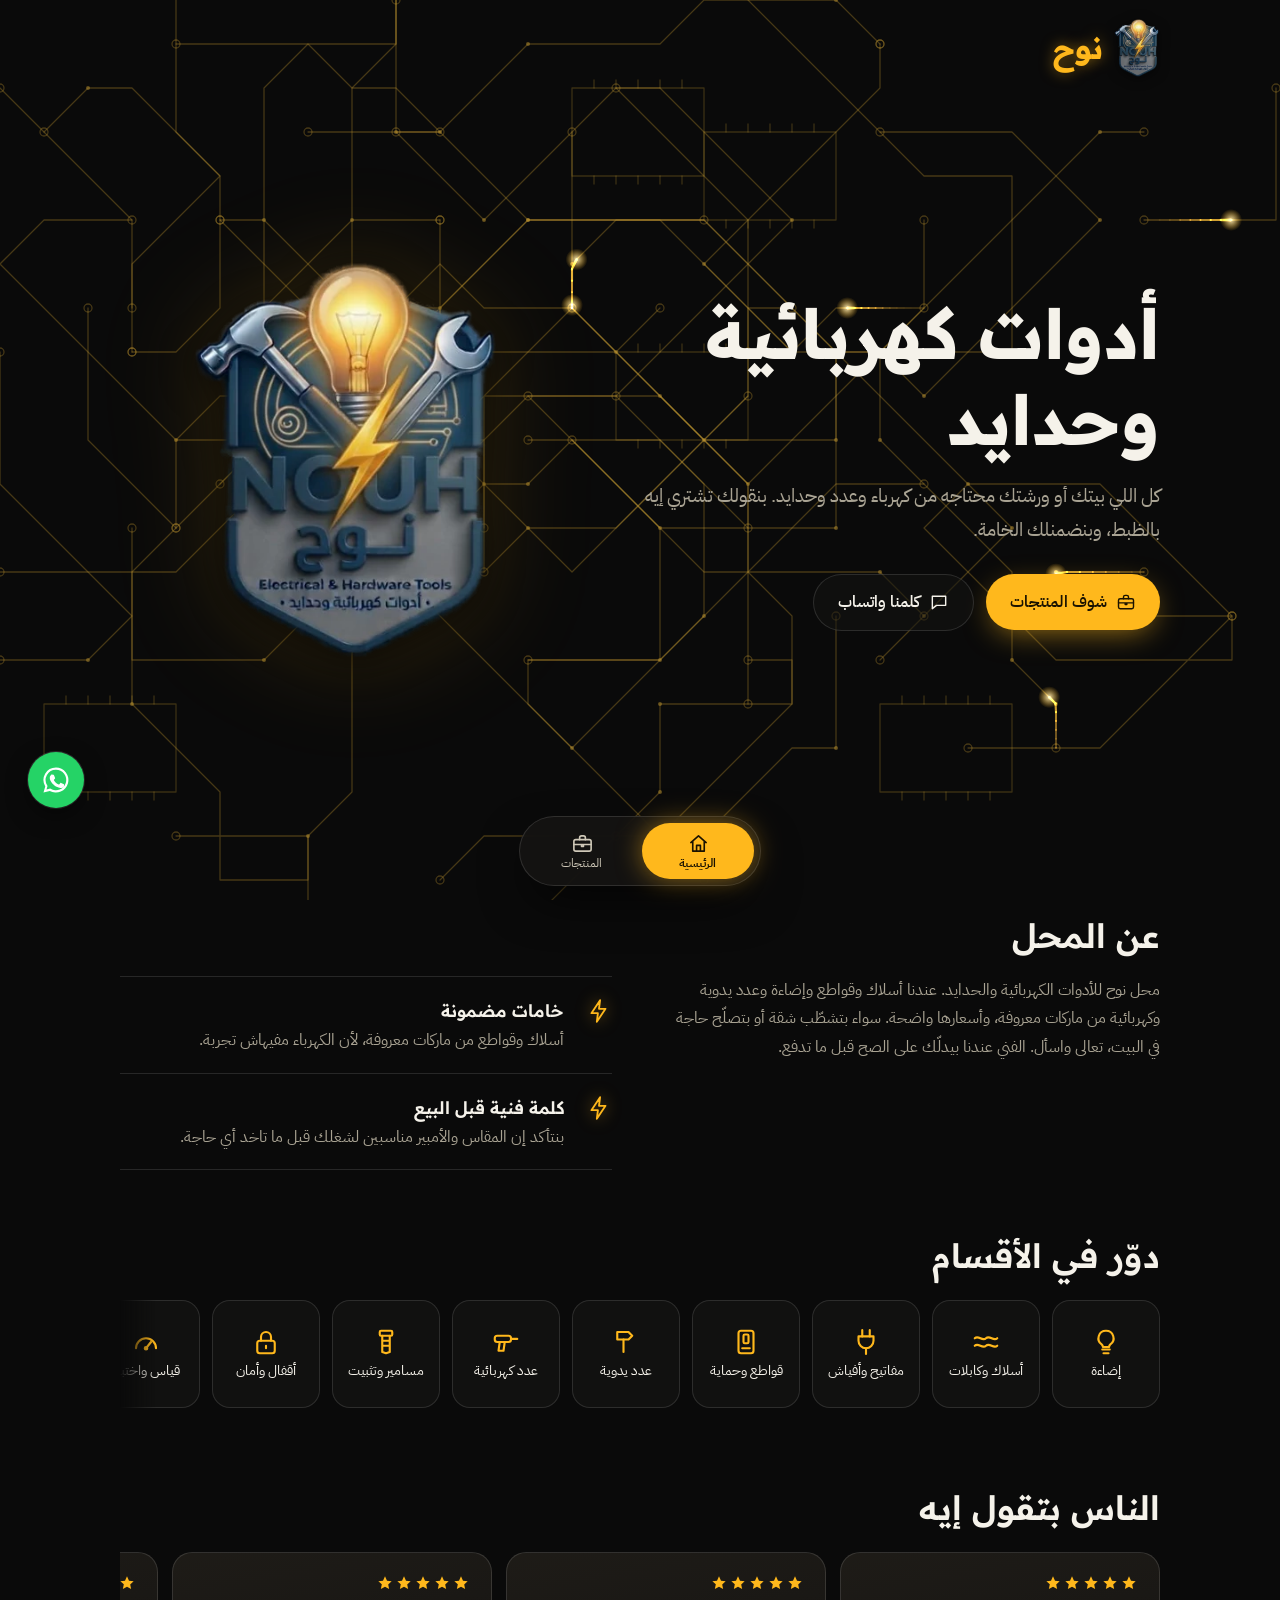
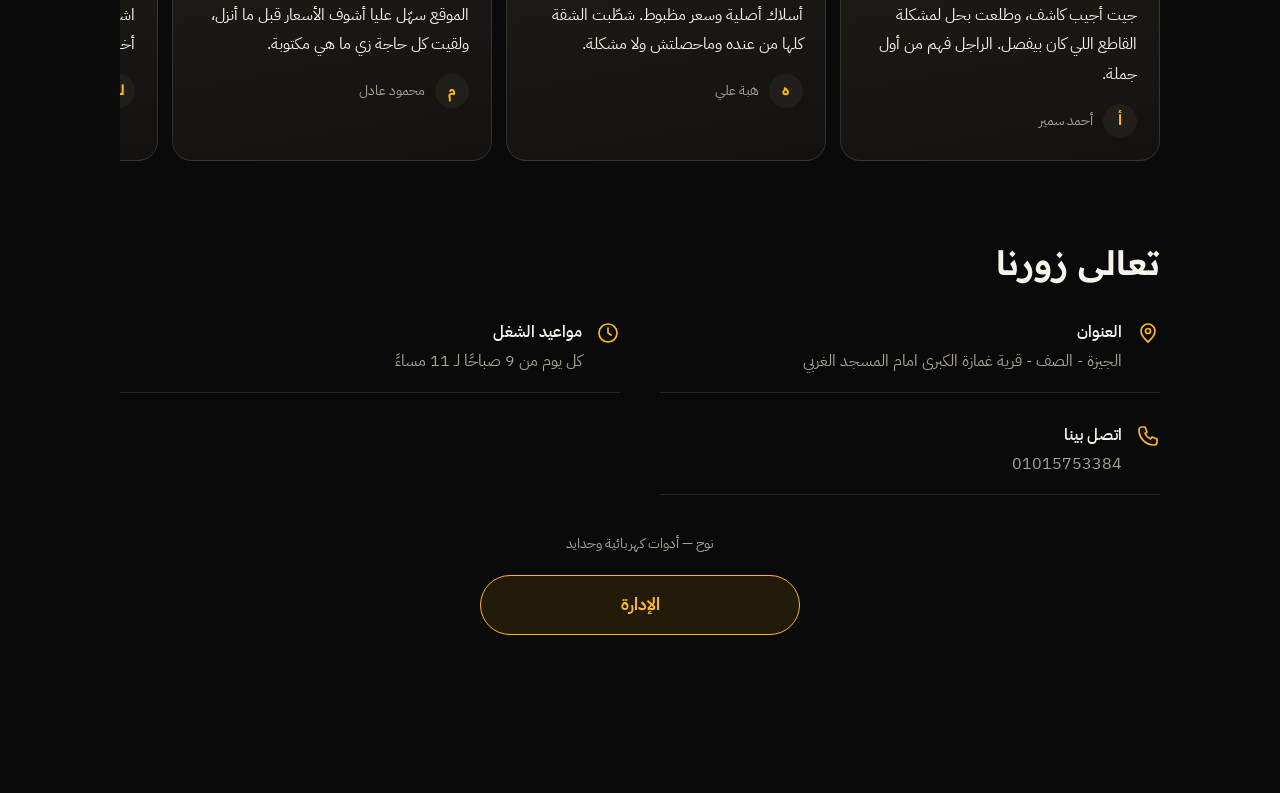
==== commit 07508282: "No prices on API failure/seed; hide home price copy when all prices hidden" ====
--- a/index.html
+++ b/index.html
@@ -62,7 +62,7 @@
       <ul class="why">
         <li><svg class="i" viewBox="0 0 24 24" data-icon="bolt"></svg><div><b>خامات مضمونة</b><span>أسلاك وقواطع من ماركات معروفة، لأن الكهرباء مفيهاش تجربة.</span></div></li>
         <li><svg class="i" viewBox="0 0 24 24" data-icon="bolt"></svg><div><b>كلمة فنية قبل البيع</b><span>بنتأكد إن المقاس والأمبير مناسبين لشغلك قبل ما تاخد أي حاجة.</span></div></li>
-        <li><svg class="i" viewBox="0 0 24 24" data-icon="bolt"></svg><div><b>سعر مكتوب وواضح</b><span>تشوف السعر في الموقع، وتعرف هتدفع كام قبل ما تنزل.</span></div></li>
+        <li id="whyPrice"><svg class="i" viewBox="0 0 24 24" data-icon="bolt"></svg><div><b>سعر مكتوب وواضح</b><span>تشوف السعر في الموقع، وتعرف هتدفع كام قبل ما تنزل.</span></div></li>
       </ul>
     </div>
   </div>
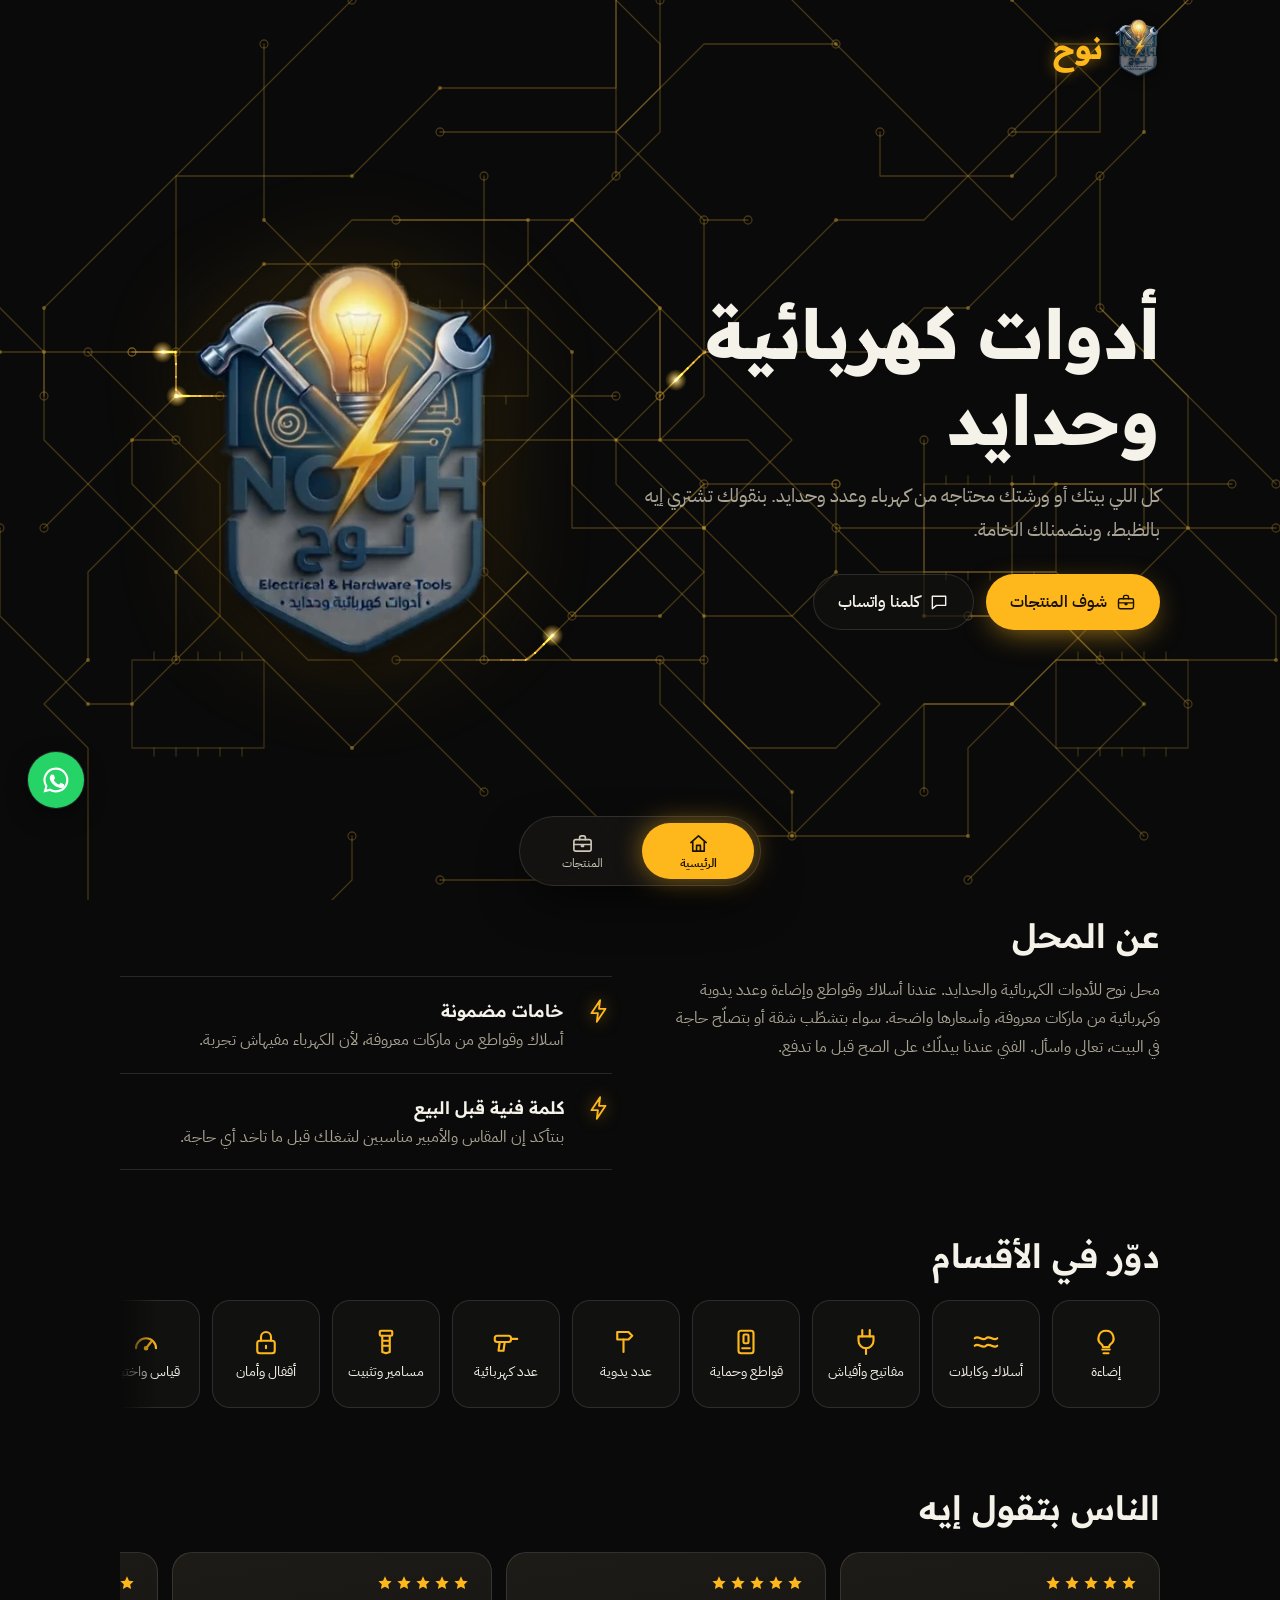
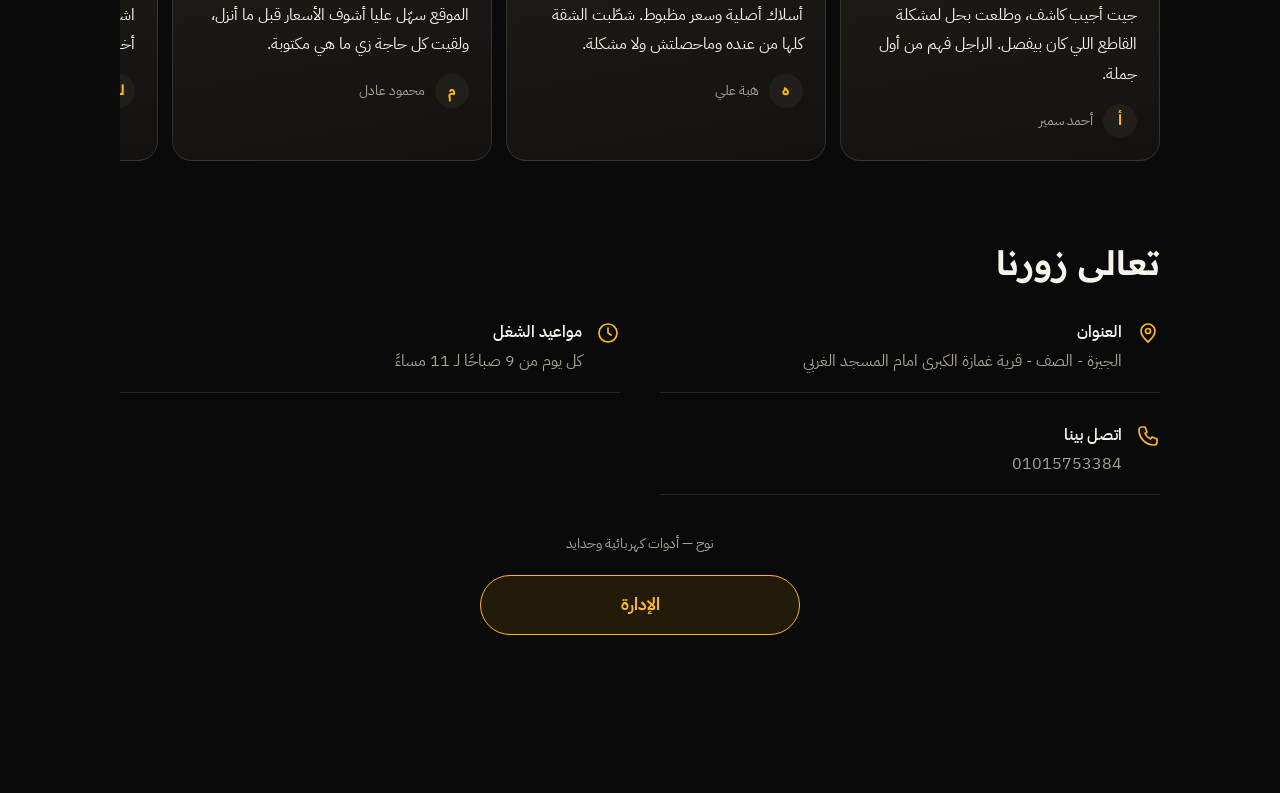
==== commit 9ba4a219: "Remove 'price written and clear' why-us item" ====
--- a/index.html
+++ b/index.html
@@ -62,7 +62,6 @@
       <ul class="why">
         <li><svg class="i" viewBox="0 0 24 24" data-icon="bolt"></svg><div><b>خامات مضمونة</b><span>أسلاك وقواطع من ماركات معروفة، لأن الكهرباء مفيهاش تجربة.</span></div></li>
         <li><svg class="i" viewBox="0 0 24 24" data-icon="bolt"></svg><div><b>كلمة فنية قبل البيع</b><span>بنتأكد إن المقاس والأمبير مناسبين لشغلك قبل ما تاخد أي حاجة.</span></div></li>
-        <li id="whyPrice"><svg class="i" viewBox="0 0 24 24" data-icon="bolt"></svg><div><b>سعر مكتوب وواضح</b><span>تشوف السعر في الموقع، وتعرف هتدفع كام قبل ما تنزل.</span></div></li>
       </ul>
     </div>
   </div>
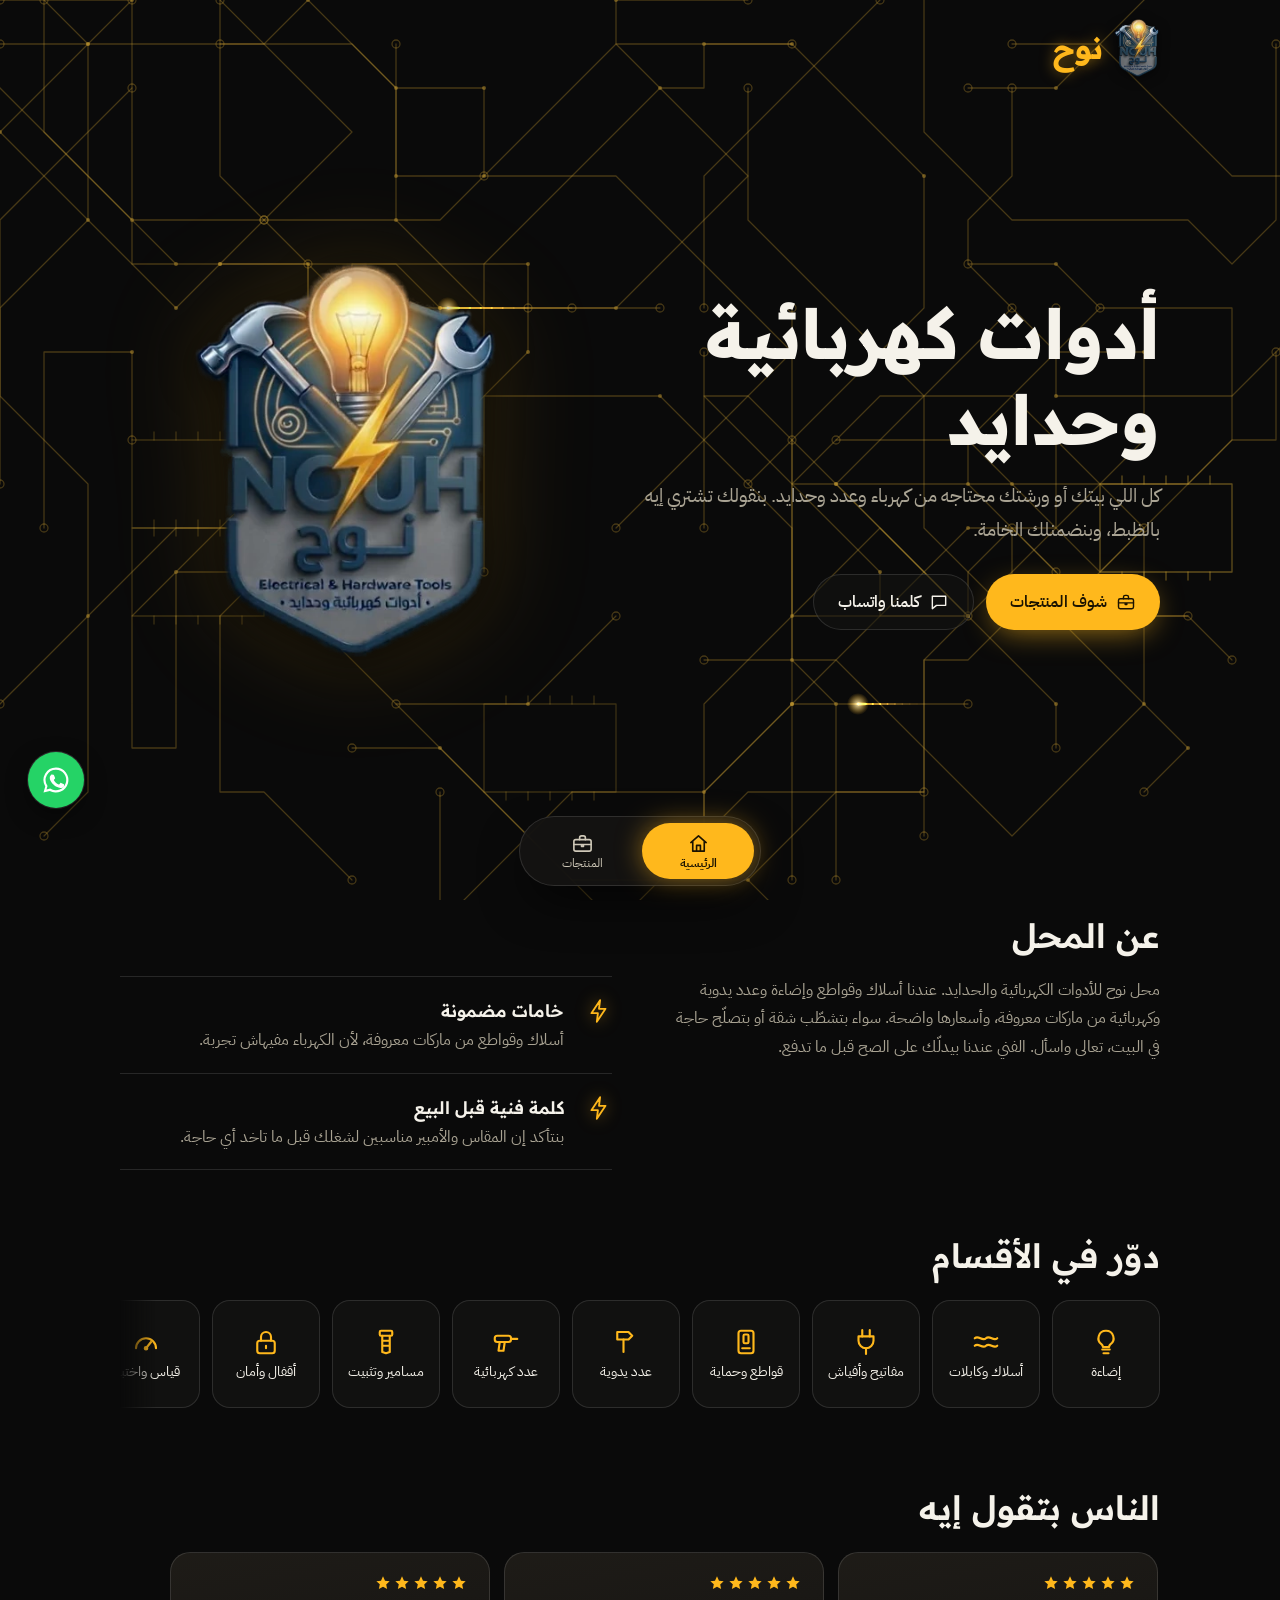
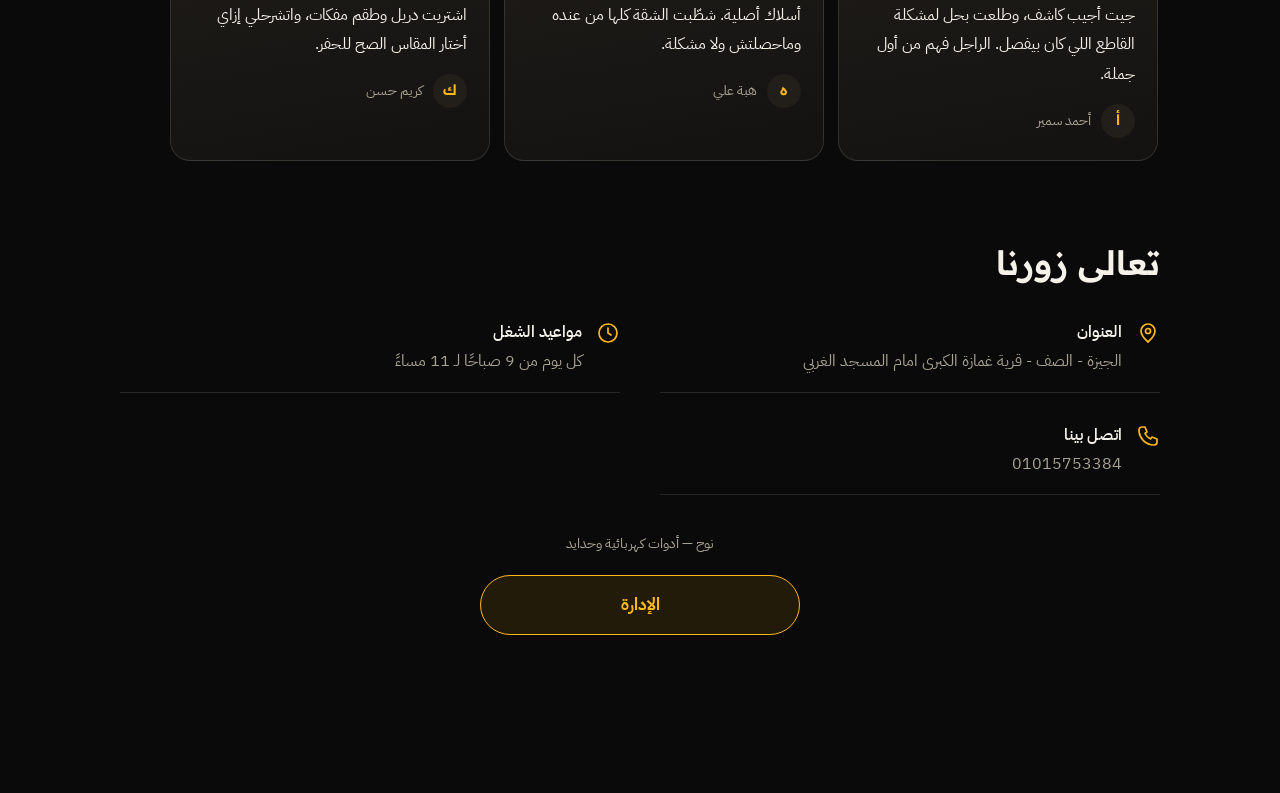
==== commit a6c3b970: "Remove customer-facing price wording; search ignores price phrases when all prices hidden" ====
--- a/index.html
+++ b/index.html
@@ -5,13 +5,13 @@
 <meta name="viewport" content="width=device-width, initial-scale=1, viewport-fit=cover">
 <meta name="theme-color" content="#0a0a0a">
 <title>نوح — أدوات كهربائية وحدايد</title>
-<meta name="description" content="نوح: أدوات كهربائية وحدايد. أسلاك وقواطع وإضاءة وعدد يدوية وكهربائية بأسعار واضحة. شوف المنتجات واسأل على واتساب.">
+<meta name="description" content="نوح: أدوات كهربائية وحدايد. أسلاك وقواطع وإضاءة وعدد يدوية وكهربائية. شوف المنتجات واسأل على واتساب.">
 <link rel="canonical" href="https://noah-shop.pages.dev/">
 <meta property="og:type" content="website">
 <meta property="og:locale" content="ar_EG">
 <meta property="og:site_name" content="نوح">
 <meta property="og:title" content="نوح — أدوات كهربائية وحدايد">
-<meta property="og:description" content="أسلاك وقواطع وإضاءة وعدد يدوية وكهربائية بأسعار واضحة. اسأل على واتساب.">
+<meta property="og:description" content="أسلاك وقواطع وإضاءة وعدد يدوية وكهربائية. اسأل على واتساب.">
 <meta property="og:url" content="https://noah-shop.pages.dev/">
 <meta property="og:image:width" content="1200">
 <meta property="og:image:height" content="630">
@@ -76,8 +76,7 @@
     <!-- ✏️ آراء تجريبية: استبدلها بآراء عملاء حقيقيين -->
     <div class="reviews">
       <article class="rev"><div class="stars" data-stars></div><p>جيت أجيب كاشف، وطلعت بحل لمشكلة القاطع اللي كان بيفصل. الراجل فهم من أول جملة.</p><footer><i>أ</i>أحمد سمير</footer></article>
-      <article class="rev"><div class="stars" data-stars></div><p>أسلاك أصلية وسعر مظبوط. شطّبت الشقة كلها من عنده وماحصلتش ولا مشكلة.</p><footer><i>ه</i>هبة علي</footer></article>
-      <article class="rev"><div class="stars" data-stars></div><p>الموقع سهّل عليا أشوف الأسعار قبل ما أنزل، ولقيت كل حاجة زي ما هي مكتوبة.</p><footer><i>م</i>محمود عادل</footer></article>
+      <article class="rev"><div class="stars" data-stars></div><p>أسلاك أصلية. شطّبت الشقة كلها من عنده وماحصلتش ولا مشكلة.</p><footer><i>ه</i>هبة علي</footer></article>
       <article class="rev"><div class="stars" data-stars></div><p>اشتريت دريل وطقم مفكات، واتشرحلي إزاي أختار المقاس الصح للحفر.</p><footer><i>ك</i>كريم حسن</footer></article>
     </div>
   </div>
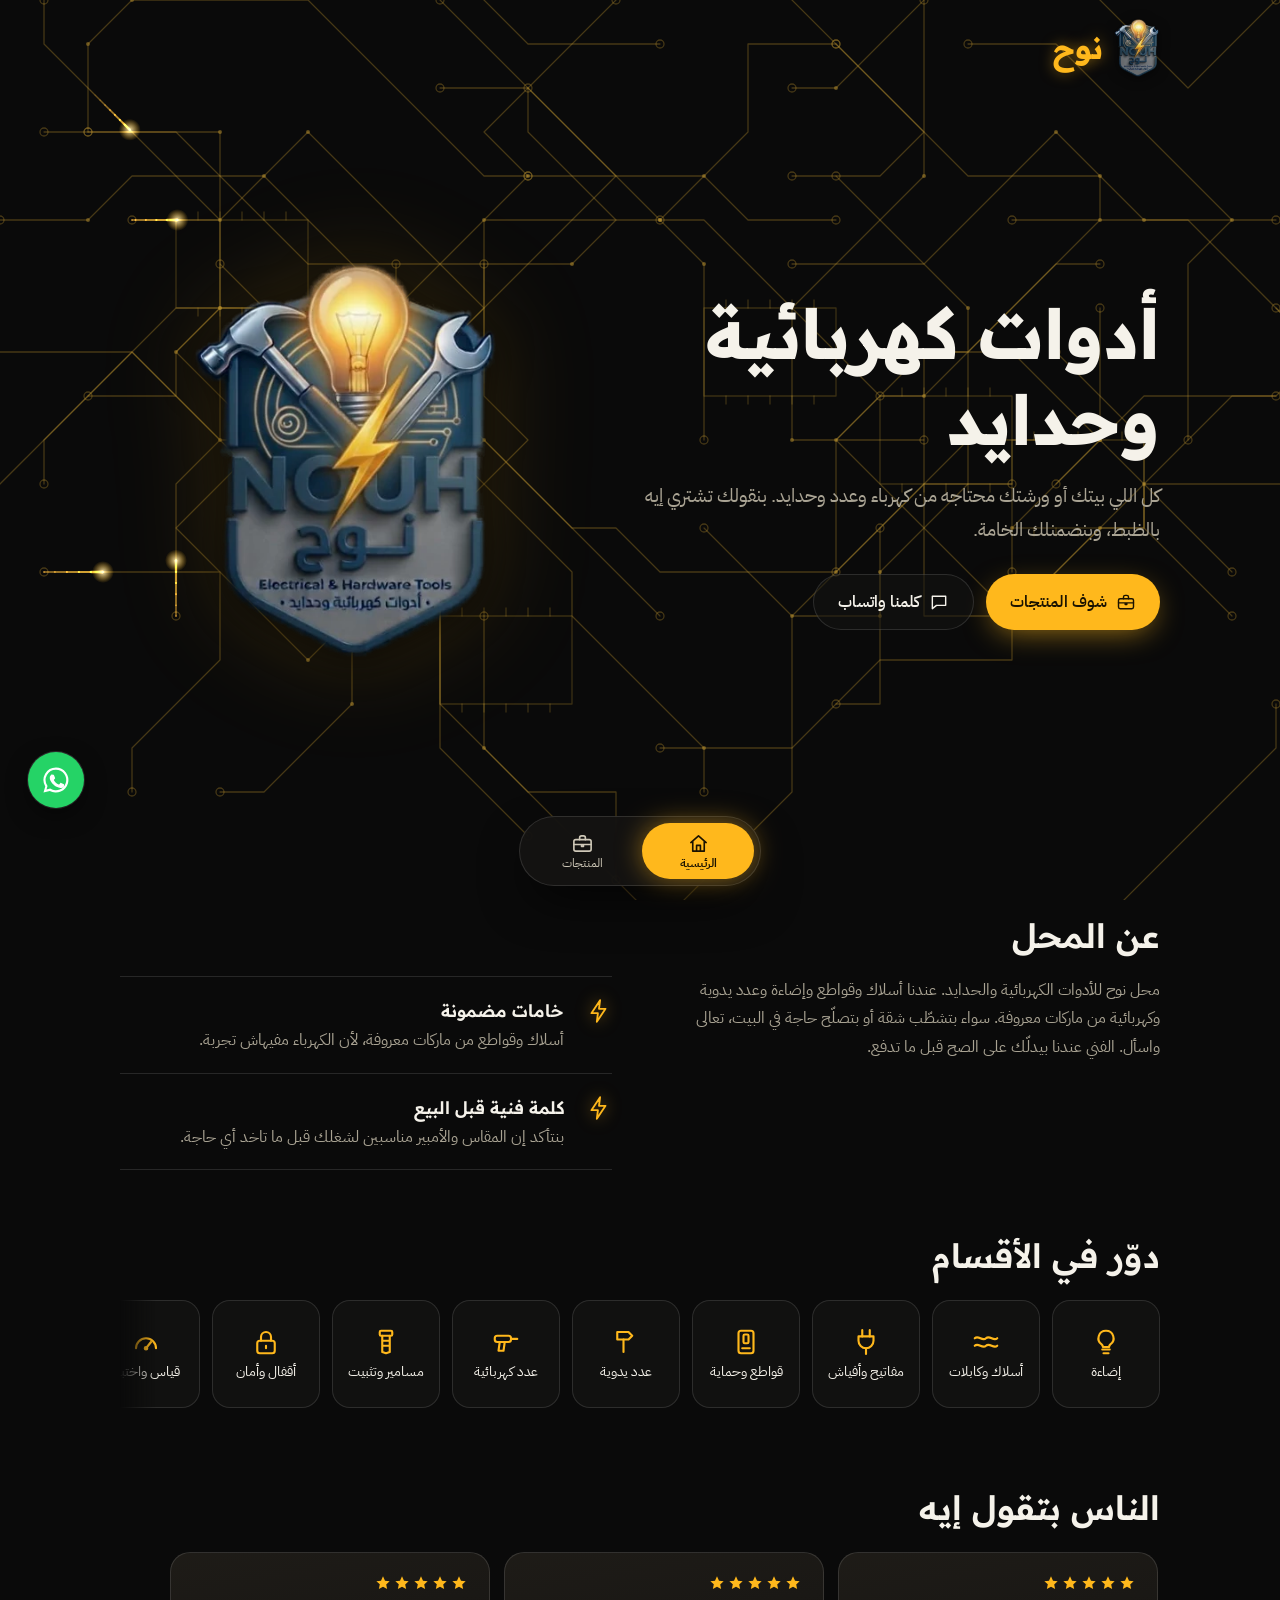
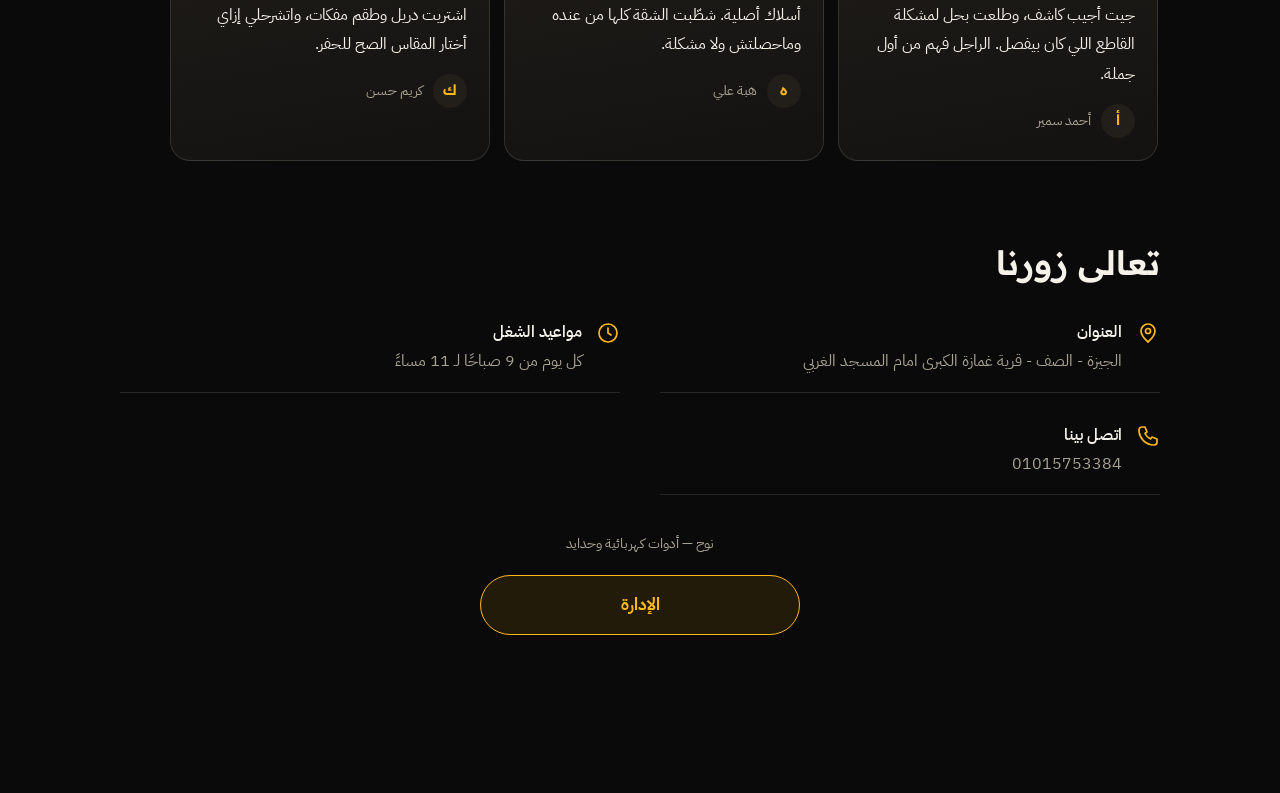
==== commit 748f7f5f: "Remove price wording from about text" ====
--- a/index.html
+++ b/index.html
@@ -58,7 +58,7 @@
   <div class="sec" id="about">
     <h2>عن المحل</h2>
     <div class="about">
-      <p><!-- ✏️ عدّل النص ده بكلام صاحبك --> محل نوح للأدوات الكهربائية والحدايد. عندنا أسلاك وقواطع وإضاءة وعدد يدوية وكهربائية من ماركات معروفة، وأسعارها واضحة. سواء بتشطّب شقة أو بتصلّح حاجة في البيت، تعالى واسأل. الفني عندنا بيدلّك على الصح قبل ما تدفع.</p>
+      <p><!-- ✏️ عدّل النص ده بكلام صاحبك --> محل نوح للأدوات الكهربائية والحدايد. عندنا أسلاك وقواطع وإضاءة وعدد يدوية وكهربائية من ماركات معروفة. سواء بتشطّب شقة أو بتصلّح حاجة في البيت، تعالى واسأل. الفني عندنا بيدلّك على الصح قبل ما تدفع.</p>
       <ul class="why">
         <li><svg class="i" viewBox="0 0 24 24" data-icon="bolt"></svg><div><b>خامات مضمونة</b><span>أسلاك وقواطع من ماركات معروفة، لأن الكهرباء مفيهاش تجربة.</span></div></li>
         <li><svg class="i" viewBox="0 0 24 24" data-icon="bolt"></svg><div><b>كلمة فنية قبل البيع</b><span>بنتأكد إن المقاس والأمبير مناسبين لشغلك قبل ما تاخد أي حاجة.</span></div></li>
